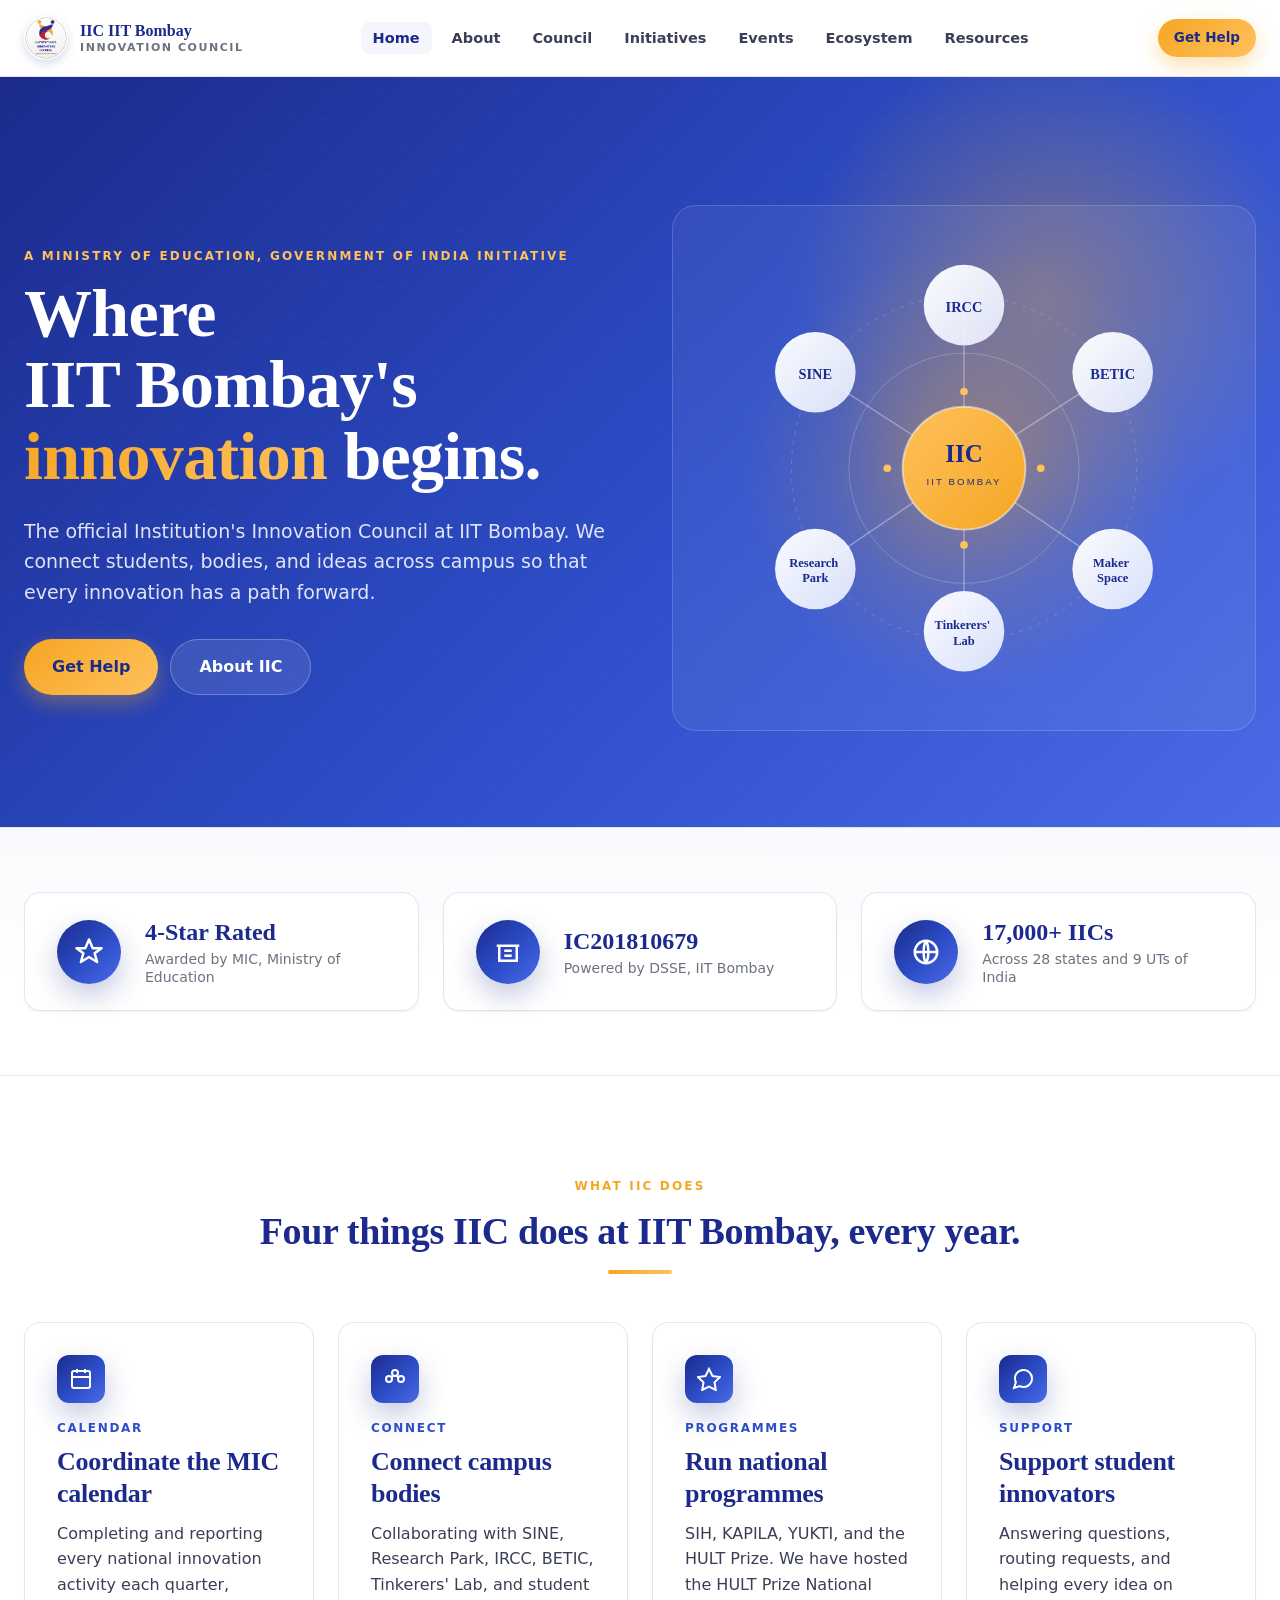
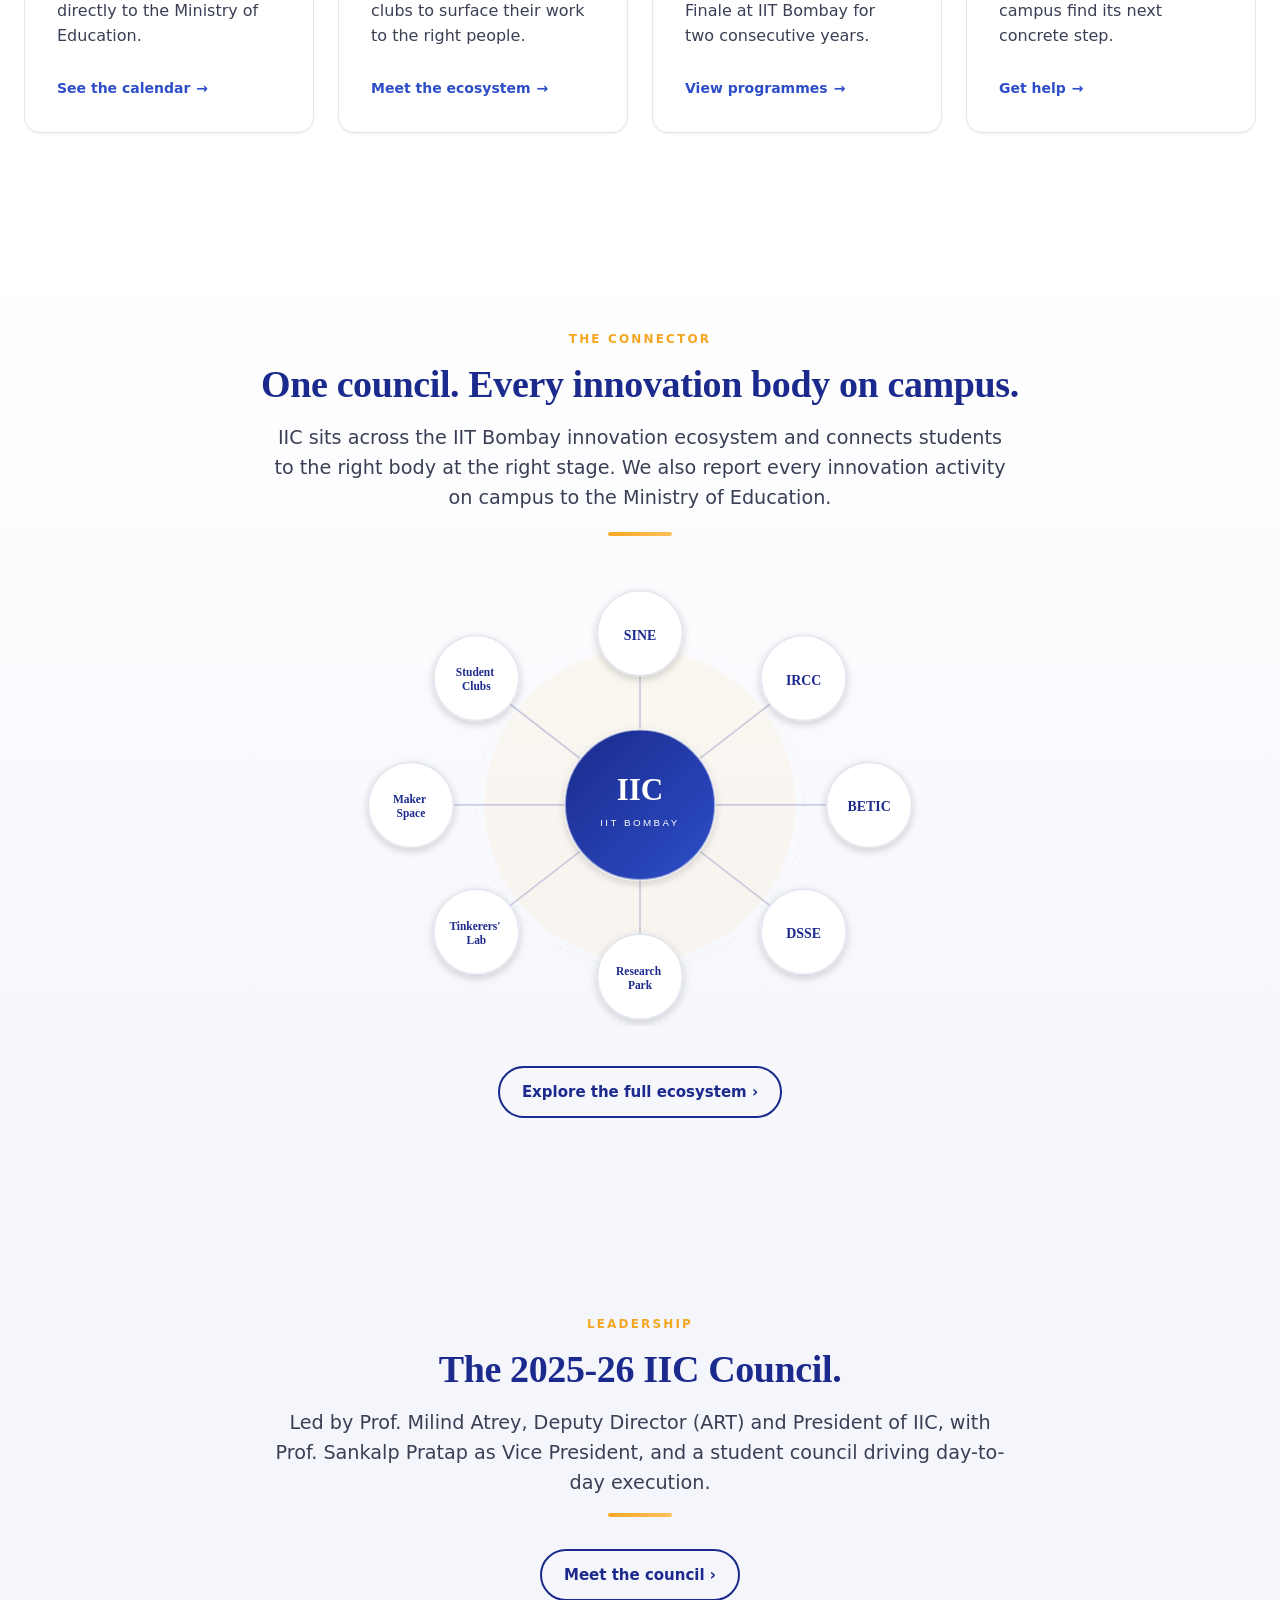
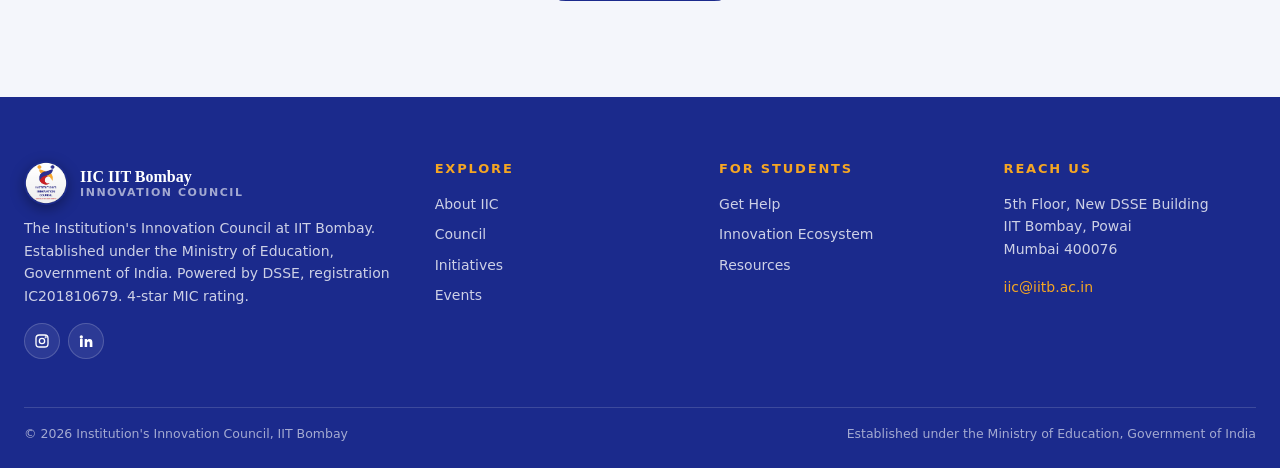
==== index.html @ 5bf2b989 "IIC IIT Bombay website" ====
<!doctype html>
<html lang="en">
<head>
<meta charset="utf-8">
<meta name="viewport" content="width=device-width, initial-scale=1">
<title>IIC IIT Bombay | Institution's Innovation Council</title>
<meta name="description" content="The official Institution's Innovation Council at IIT Bombay. A Ministry of Education, Government of India initiative. Connecting innovators, bodies, and ideas across campus.">
<meta name="theme-color" content="#1B2A8C">
<link rel="stylesheet" href="assets/css/main.css">
</head>
<body>

<!-- ====================== HEADER ====================== -->
<header class="site-header">
  <nav class="nav" aria-label="Primary">
    <a href="index.html" class="brand" aria-label="IIC IIT Bombay home">
      <img src="assets/img/IIC-logo.png" alt="" class="brand-logo">
      <span class="brand-text">IIC IIT Bombay<small>Innovation Council</small></span>
    </a>
    <ul class="nav-links">
      <li><a href="index.html">Home</a></li>
      <li><a href="about.html">About</a></li>
      <li><a href="council.html">Council</a></li>
      <li><a href="initiatives.html">Initiatives</a></li>
      <li><a href="events.html">Events</a></li>
      <li><a href="ecosystem.html">Ecosystem</a></li>
      <li><a href="resources.html">Resources</a></li>
      </ul>
    <div class="nav-cta">
      <a href="help.html" class="btn btn--primary btn--small">Get Help</a>
      <button class="hamburger" aria-label="Toggle menu" aria-expanded="false">
        <span></span><span></span><span></span>
      </button>
    </div>
  </nav>
</header>

<!-- ====================== HERO ====================== -->
<section class="hero">
  <div class="container">
    <div class="hero-inner">
      <div class="reveal">
        <span class="eyebrow" style="color: var(--c-gold-2);">A Ministry of Education, Government of India initiative</span>
        <h1>Where IIT&nbsp;Bombay's <em>innovation</em> begins.</h1>
        <p class="hero-lead">The official Institution's Innovation Council at IIT Bombay. We connect students, bodies, and ideas across campus so that every innovation has a path forward.</p>
        <div class="hero-actions">
          <a href="help.html" class="btn btn--primary btn--large">Get Help</a>
          <a href="about.html" class="btn btn--ghost btn--large">About IIC</a>
        </div>
      </div>

      <div class="hero-art reveal" aria-hidden="true">
        <!-- Hero illustration: IIC at the centre, connected to the IITB innovation ecosystem -->
        <svg viewBox="0 0 540 480" xmlns="http://www.w3.org/2000/svg">
          <defs>
            <radialGradient id="glow" cx="50%" cy="50%" r="50%">
              <stop offset="0%" stop-color="#F5A623" stop-opacity="0.42"/>
              <stop offset="60%" stop-color="#F5A623" stop-opacity="0.12"/>
              <stop offset="100%" stop-color="#F5A623" stop-opacity="0"/>
            </radialGradient>
            <linearGradient id="hub" x1="0" y1="0" x2="1" y2="1">
              <stop offset="0%" stop-color="#FFC15C"/>
              <stop offset="100%" stop-color="#F5A623"/>
            </linearGradient>
            <linearGradient id="node" x1="0" y1="0" x2="1" y2="1">
              <stop offset="0%" stop-color="#ffffff" stop-opacity="0.98"/>
              <stop offset="100%" stop-color="#e8eeff" stop-opacity="0.9"/>
            </linearGradient>
          </defs>

          <!-- glow -->
          <circle cx="270" cy="240" r="230" fill="url(#glow)"/>

          <!-- orbit rings -->
          <circle cx="270" cy="240" r="180" fill="none" stroke="rgba(255,255,255,0.18)" stroke-dasharray="4 6"/>
          <circle cx="270" cy="240" r="120" fill="none" stroke="rgba(255,255,255,0.22)"/>

          <!-- connecting lines (center to nodes) -->
          <g stroke="rgba(255,255,255,0.34)" stroke-width="1.5">
            <line x1="270" y1="240" x2="270" y2="70"/>
            <line x1="270" y1="240" x2="425" y2="140"/>
            <line x1="270" y1="240" x2="425" y2="345"/>
            <line x1="270" y1="240" x2="270" y2="410"/>
            <line x1="270" y1="240" x2="115" y2="345"/>
            <line x1="270" y1="240" x2="115" y2="140"/>
          </g>

          <!-- decorative inner satellites -->
          <circle cx="270" cy="160" r="4" fill="#FFC15C"/>
          <circle cx="350" cy="240" r="4" fill="#FFC15C"/>
          <circle cx="270" cy="320" r="4" fill="#FFC15C"/>
          <circle cx="190" cy="240" r="4" fill="#FFC15C"/>

          <!-- outer body nodes -->
          <g>
            <!-- Top: IRCC -->
            <circle cx="270" cy="70" r="42" fill="url(#node)"/>
            <text x="270" y="77" text-anchor="middle" font-family="Georgia" font-size="15" fill="#1B2A8C" font-weight="700">IRCC</text>

            <!-- Top-right: BETIC -->
            <circle cx="425" cy="140" r="42" fill="url(#node)"/>
            <text x="425" y="147" text-anchor="middle" font-family="Georgia" font-size="15" fill="#1B2A8C" font-weight="700">BETIC</text>

            <!-- Bottom-right: MakerSpace -->
            <circle cx="425" cy="345" r="42" fill="url(#node)"/>
            <text text-anchor="middle" font-family="Georgia" font-size="13" fill="#1B2A8C" font-weight="700">
              <tspan x="425" y="343">Maker</tspan>
              <tspan x="425" y="359">Space</tspan>
            </text>

            <!-- Bottom: Tinkerers' Lab -->
            <circle cx="270" cy="410" r="42" fill="url(#node)"/>
            <text text-anchor="middle" font-family="Georgia" font-size="13" fill="#1B2A8C" font-weight="700">
              <tspan x="270" y="408">Tinkerers'</tspan>
              <tspan x="270" y="424">Lab</tspan>
            </text>

            <!-- Bottom-left: Research Park -->
            <circle cx="115" cy="345" r="42" fill="url(#node)"/>
            <text text-anchor="middle" font-family="Georgia" font-size="13" fill="#1B2A8C" font-weight="700">
              <tspan x="115" y="343">Research</tspan>
              <tspan x="115" y="359">Park</tspan>
            </text>

            <!-- Top-left: SINE -->
            <circle cx="115" cy="140" r="42" fill="url(#node)"/>
            <text x="115" y="147" text-anchor="middle" font-family="Georgia" font-size="15" fill="#1B2A8C" font-weight="700">SINE</text>
          </g>

          <!-- Center hub -->
          <circle cx="270" cy="240" r="64" fill="url(#hub)"/>
          <circle cx="270" cy="240" r="64" fill="none" stroke="#ffffff" stroke-opacity="0.5" stroke-width="2"/>
          <text x="270" y="234" text-anchor="middle" font-family="Georgia" font-size="26" font-weight="700" fill="#1B2A8C">IIC</text>
          <text x="270" y="258" text-anchor="middle" font-family="Inter, Calibri, sans-serif" font-size="10" letter-spacing="2.2" fill="#1B2A8C">IIT BOMBAY</text>
        </svg>
      </div>
    </div>
  </div>
</section>

<!-- ====================== TRUST STRIP ====================== -->
<section class="trust-strip">
  <div class="container">
    <div class="trust-row">
      <div class="trust-item reveal">
        <span class="badge" aria-hidden="true">
          <svg viewBox="0 0 24 24" fill="none" stroke="currentColor" stroke-width="2"><path d="M12 2l3 7h7l-5.5 4 2 7L12 16l-6.5 4 2-7L2 9h7z" stroke-linejoin="round"/></svg>
        </span>
        <div class="text">
          <strong>4-Star Rated</strong>
          <small>Awarded by MIC, Ministry of Education</small>
        </div>
      </div>
      <div class="trust-item reveal">
        <span class="badge" aria-hidden="true">
          <svg viewBox="0 0 24 24" fill="none" stroke="currentColor" stroke-width="2"><path d="M3 7h18M5 7v12h14V7M9 11h6M9 15h6"/></svg>
        </span>
        <div class="text">
          <strong>IC201810679</strong>
          <small>Powered by DSSE, IIT Bombay</small>
        </div>
      </div>
      <div class="trust-item reveal">
        <span class="badge" aria-hidden="true">
          <svg viewBox="0 0 24 24" fill="none" stroke="currentColor" stroke-width="2"><circle cx="12" cy="12" r="9"/><path d="M3.5 12h17M12 3.5c2.5 3 2.5 14 0 17M12 3.5c-2.5 3-2.5 14 0 17"/></svg>
        </span>
        <div class="text">
          <strong>17,000+ IICs</strong>
          <small>Across 28 states and 9 UTs of India</small>
        </div>
      </div>
    </div>
  </div>
</section>

<!-- ====================== WHAT IIC DOES ====================== -->
<section class="section">
  <div class="container">
    <div class="center reveal" style="margin-bottom: var(--s-7);">
      <span class="eyebrow">What IIC Does</span>
      <h2>Four things IIC does at IIT&nbsp;Bombay, every year.</h2>
      <div class="divider" style="margin: 16px auto 0;"></div>
    </div>

    <div class="grid grid--4">
      <div class="card reveal">
        <div class="card-icon">
          <svg viewBox="0 0 24 24" fill="none" stroke="currentColor" stroke-width="2"><rect x="3" y="4" width="18" height="17" rx="2"/><path d="M16 2v4M8 2v4M3 10h18"/></svg>
        </div>
        <div class="card-eyebrow">Calendar</div>
        <h3>Coordinate the MIC calendar</h3>
        <p>Completing and reporting every national innovation activity each quarter, directly to the Ministry of Education.</p>
        <a class="card-link" href="events.html">See the calendar</a>
      </div>

      <div class="card reveal">
        <div class="card-icon">
          <svg viewBox="0 0 24 24" fill="none" stroke="currentColor" stroke-width="2"><circle cx="6" cy="12" r="3"/><circle cx="18" cy="12" r="3"/><circle cx="12" cy="6" r="3"/><path d="M8 11l3-3M16 11l-3-3"/></svg>
        </div>
        <div class="card-eyebrow">Connect</div>
        <h3>Connect campus bodies</h3>
        <p>Collaborating with SINE, Research Park, IRCC, BETIC, Tinkerers' Lab, and student clubs to surface their work to the right people.</p>
        <a class="card-link" href="ecosystem.html">Meet the ecosystem</a>
      </div>

      <div class="card reveal">
        <div class="card-icon">
          <svg viewBox="0 0 24 24" fill="none" stroke="currentColor" stroke-width="2"><path d="M12 2l3.5 7 7.5 1.1-5.5 5.3 1.3 7.6L12 19.7 5.2 23l1.3-7.6L1 10.1l7.5-1.1z"/></svg>
        </div>
        <div class="card-eyebrow">Programmes</div>
        <h3>Run national programmes</h3>
        <p>SIH, KAPILA, YUKTI, and the HULT Prize. We have hosted the HULT Prize National Finale at IIT Bombay for two consecutive years.</p>
        <a class="card-link" href="initiatives.html">View programmes</a>
      </div>

      <div class="card reveal">
        <div class="card-icon">
          <svg viewBox="0 0 24 24" fill="none" stroke="currentColor" stroke-width="2"><path d="M21 11.5a8.38 8.38 0 0 1-.9 3.8 8.5 8.5 0 0 1-7.6 4.7 8.38 8.38 0 0 1-3.8-.9L3 21l1.9-5.7a8.38 8.38 0 0 1-.9-3.8 8.5 8.5 0 0 1 4.7-7.6 8.38 8.38 0 0 1 3.8-.9h.5a8.48 8.48 0 0 1 8 8v.5z"/></svg>
        </div>
        <div class="card-eyebrow">Support</div>
        <h3>Support student innovators</h3>
        <p>Answering questions, routing requests, and helping every idea on campus find its next concrete step.</p>
        <a class="card-link" href="help.html">Get help</a>
      </div>
    </div>
  </div>
</section>

<!-- ====================== CONNECTOR SECTION ====================== -->
<section class="connector">
  <div class="container">
    <div class="center reveal" style="margin-bottom: var(--s-7);">
      <span class="eyebrow">The Connector</span>
      <h2>One council. Every innovation body on campus.</h2>
      <p class="lead" style="margin: 0 auto;">IIC sits across the IIT Bombay innovation ecosystem and connects students to the right body at the right stage. We also report every innovation activity on campus to the Ministry of Education.</p>
      <div class="divider" style="margin: 20px auto 0;"></div>
    </div>

    <div class="connector-diagram reveal" aria-label="IIC at the centre connected to SINE, IRCC, BETIC, DSSE, Research Park, Tinkerers' Lab, MakerSpace, and Student Clubs">
      <svg viewBox="0 0 880 540" xmlns="http://www.w3.org/2000/svg" style="width:100%; height:auto; display:block;">
        <defs>
          <linearGradient id="centerHub" x1="0" y1="0" x2="1" y2="1">
            <stop offset="0%" stop-color="#1B2A8C"/>
            <stop offset="100%" stop-color="#2D4EC8"/>
          </linearGradient>
          <filter id="softShadow" x="-50%" y="-50%" width="200%" height="200%">
            <feGaussianBlur in="SourceAlpha" stdDeviation="5"/>
            <feOffset dx="0" dy="4" result="offsetblur"/>
            <feComponentTransfer><feFuncA type="linear" slope="0.18"/></feComponentTransfer>
            <feMerge><feMergeNode/><feMergeNode in="SourceGraphic"/></feMerge>
          </filter>
        </defs>

        <!-- soft glow behind IIC -->
        <circle cx="440" cy="270" r="190" fill="rgba(245,166,35,0.06)"/>

        <!-- connecting lines: IIC to each body -->
        <g stroke="#1B2A8C" stroke-opacity="0.22" stroke-width="2">
          <line x1="440" y1="270" x2="440" y2="60"/>
          <line x1="440" y1="270" x2="640" y2="115"/>
          <line x1="440" y1="270" x2="720" y2="270"/>
          <line x1="440" y1="270" x2="640" y2="425"/>
          <line x1="440" y1="270" x2="440" y2="480"/>
          <line x1="440" y1="270" x2="240" y2="425"/>
          <line x1="440" y1="270" x2="160" y2="270"/>
          <line x1="440" y1="270" x2="240" y2="115"/>
        </g>

        <!-- subtle dotted orbit ring -->
        <circle cx="440" cy="270" r="200" fill="none" stroke="#1B2A8C" stroke-opacity="0.08" stroke-dasharray="3 6"/>

        <!-- outer body nodes -->
        <g>
          <circle cx="440" cy="60" r="52" fill="#ffffff" stroke="#E3E6EE" stroke-width="2" filter="url(#softShadow)"/>
          <text x="440" y="68" text-anchor="middle" font-family="Georgia" font-size="17" fill="#1B2A8C" font-weight="700">SINE</text>

          <circle cx="640" cy="115" r="52" fill="#ffffff" stroke="#E3E6EE" stroke-width="2" filter="url(#softShadow)"/>
          <text x="640" y="123" text-anchor="middle" font-family="Georgia" font-size="17" fill="#1B2A8C" font-weight="700">IRCC</text>

          <circle cx="720" cy="270" r="52" fill="#ffffff" stroke="#E3E6EE" stroke-width="2" filter="url(#softShadow)"/>
          <text x="720" y="278" text-anchor="middle" font-family="Georgia" font-size="17" fill="#1B2A8C" font-weight="700">BETIC</text>

          <circle cx="640" cy="425" r="52" fill="#ffffff" stroke="#E3E6EE" stroke-width="2" filter="url(#softShadow)"/>
          <text x="640" y="433" text-anchor="middle" font-family="Georgia" font-size="17" fill="#1B2A8C" font-weight="700">DSSE</text>

          <circle cx="440" cy="480" r="52" fill="#ffffff" stroke="#E3E6EE" stroke-width="2" filter="url(#softShadow)"/>
          <text text-anchor="middle" font-family="Georgia" font-size="14" fill="#1B2A8C" font-weight="700">
            <tspan x="440" y="478">Research</tspan>
            <tspan x="440" y="495">Park</tspan>
          </text>

          <circle cx="240" cy="425" r="52" fill="#ffffff" stroke="#E3E6EE" stroke-width="2" filter="url(#softShadow)"/>
          <text text-anchor="middle" font-family="Georgia" font-size="14" fill="#1B2A8C" font-weight="700">
            <tspan x="240" y="423">Tinkerers'</tspan>
            <tspan x="240" y="440">Lab</tspan>
          </text>

          <circle cx="160" cy="270" r="52" fill="#ffffff" stroke="#E3E6EE" stroke-width="2" filter="url(#softShadow)"/>
          <text text-anchor="middle" font-family="Georgia" font-size="14" fill="#1B2A8C" font-weight="700">
            <tspan x="160" y="268">Maker</tspan>
            <tspan x="160" y="285">Space</tspan>
          </text>

          <circle cx="240" cy="115" r="52" fill="#ffffff" stroke="#E3E6EE" stroke-width="2" filter="url(#softShadow)"/>
          <text text-anchor="middle" font-family="Georgia" font-size="14" fill="#1B2A8C" font-weight="700">
            <tspan x="240" y="113">Student</tspan>
            <tspan x="240" y="130">Clubs</tspan>
          </text>
        </g>

        <!-- centre: IIC -->
        <circle cx="440" cy="270" r="92" fill="url(#centerHub)" filter="url(#softShadow)"/>
        <circle cx="440" cy="270" r="92" fill="none" stroke="rgba(255,255,255,0.55)" stroke-width="3"/>
        <text x="440" y="264" text-anchor="middle" font-family="Georgia" font-size="38" font-weight="700" fill="#ffffff">IIC</text>
        <text x="440" y="296" text-anchor="middle" font-family="Inter, Calibri, sans-serif" font-size="12" letter-spacing="3" fill="#ffffff">IIT BOMBAY</text>
      </svg>
    </div>

    <div class="center" style="margin-top: var(--s-6);">
      <a href="ecosystem.html" class="btn btn--secondary">Explore the full ecosystem &rsaquo;</a>
    </div>
  </div>
</section>

<!-- ====================== COUNCIL PREVIEW ====================== -->
<section class="section section--soft">
  <div class="container">
    <div class="center reveal" style="margin-bottom: var(--s-6);">
      <span class="eyebrow">Leadership</span>
      <h2>The 2025-26 IIC Council.</h2>
      <p class="lead" style="margin: 0 auto;">Led by Prof. Milind Atrey, Deputy Director (ART) and President of IIC, with Prof. Sankalp Pratap as Vice President, and a student council driving day-to-day execution.</p>
      <div class="divider" style="margin: 16px auto 0;"></div>
    </div>

    <div class="center reveal">
      <a href="council.html" class="btn btn--secondary">Meet the council &rsaquo;</a>
    </div>
  </div>
</section>

<!-- ====================== FOOTER ====================== -->
<footer class="site-footer">
  <div class="container">
    <div class="footer-grid">
      <div>
        <div class="footer-brand">
          <img src="assets/img/IIC-logo.png" alt="" class="brand-logo">
          <span class="brand-text">IIC IIT Bombay<small>Innovation Council</small></span>
        </div>
        <p>The Institution's Innovation Council at IIT Bombay. Established under the Ministry of Education, Government of India. Powered by DSSE, registration IC201810679. 4-star MIC rating.</p>
        <div class="social">
          <a href="https://www.instagram.com/iic.iitbombay/" target="_blank" rel="noopener noreferrer" aria-label="Instagram">
            <svg viewBox="0 0 24 24" fill="none" stroke="currentColor" stroke-width="2"><rect x="3" y="3" width="18" height="18" rx="5"/><circle cx="12" cy="12" r="4"/><circle cx="17.5" cy="6.5" r="0.5" fill="currentColor"/></svg>
          </a>
          <a href="https://www.linkedin.com/company/iic-iit-bombay" target="_blank" rel="noopener noreferrer" aria-label="LinkedIn">
            <svg viewBox="0 0 24 24" fill="currentColor"><path d="M4.98 3.5a2.5 2.5 0 1 1 0 5 2.5 2.5 0 0 1 0-5zM3 9h4v12H3zM10 9h3.6v1.7h.05c.5-.9 1.7-1.85 3.5-1.85 3.75 0 4.45 2.46 4.45 5.66V21h-4v-5.4c0-1.29-.03-2.94-1.79-2.94-1.8 0-2.07 1.4-2.07 2.85V21H10z"/></svg>
          </a>
        </div>
      </div>

      <div>
        <h4>Explore</h4>
        <ul>
          <li><a href="about.html">About IIC</a></li>
          <li><a href="council.html">Council</a></li>
          <li><a href="initiatives.html">Initiatives</a></li>
          <li><a href="events.html">Events</a></li>
          </ul>
      </div>

      <div>
        <h4>For Students</h4>
        <ul>
          <li><a href="help.html">Get Help</a></li>
          <li><a href="ecosystem.html">Innovation Ecosystem</a></li>
          <li><a href="resources.html">Resources</a></li>
      </ul>
      </div>

      <div>
        <h4>Reach Us</h4>
        <p>5th Floor, New DSSE Building<br>IIT Bombay, Powai<br>Mumbai 400076</p>
        <p><a href="mailto:iic@iitb.ac.in" style="color: var(--c-gold);">iic@iitb.ac.in</a></p>
      </div>
    </div>

    <div class="footer-meta">
      <span>© <span data-current-year>2026</span> Institution's Innovation Council, IIT Bombay</span>
      <span>Established under the Ministry of Education, Government of India</span>
    </div>
  </div>
</footer>

<script src="assets/js/main.js" defer></script>
</body>
</html>
---- assets/css/main.css ----
/* =========================================================
   IIC IIT Bombay — Design System
   ----------------------------------------------------------
   Single stylesheet powering every public page and the
   admin panel. Vanilla CSS, no framework, no preprocessor.
   ========================================================= */

/* ---------- 1. Tokens ---------- */
:root {
  /* Brand palette */
  --c-navy:   #1B2A8C;
  --c-blue:   #2D4EC8;
  --c-blue-2: #4A6BE5;
  --c-gold:   #F5A623;
  --c-gold-2: #FFC15C;
  --c-red:    #C0392B;

  /* IITB institutional accents (used sparingly) */
  --c-iitb-sky:  #00AEEF;
  --c-iitb-dark: #003B6F;
  --c-iitb-gold: #D4A843;

  /* Neutrals */
  --c-ink:        #15182A;
  --c-ink-soft:   #3a3f55;
  --c-muted:      #6b7280;
  --c-rule:       #e3e6ee;
  --c-soft:       #F4F6FB;
  --c-cream:      #FBF7EE;
  --c-bg:         #ffffff;

  /* Surfaces & gradients */
  --grad-hero: linear-gradient(135deg, #1B2A8C 0%, #2D4EC8 55%, #4A6BE5 100%);
  --grad-gold: linear-gradient(135deg, #F5A623 0%, #FFC15C 100%);
  --grad-soft: linear-gradient(180deg, #ffffff 0%, #F4F6FB 100%);

  /* Type */
  --f-head: Georgia, "Times New Roman", "Source Serif Pro", serif;
  --f-body: "Inter", Calibri, "Trebuchet MS", system-ui, -apple-system, "Segoe UI", Roboto, sans-serif;

  /* Spacing */
  --s-1: 4px;  --s-2: 8px;  --s-3: 12px; --s-4: 16px;
  --s-5: 24px; --s-6: 32px; --s-7: 48px; --s-8: 64px;
  --s-9: 96px; --s-10: 128px;

  /* Radius */
  --r-sm: 6px;  --r-md: 10px;  --r-lg: 16px;  --r-xl: 24px;  --r-pill: 999px;

  /* Shadow */
  --sh-1: 0 1px 2px rgba(15, 23, 42, 0.06);
  --sh-2: 0 4px 14px rgba(15, 23, 42, 0.08);
  --sh-3: 0 12px 32px rgba(15, 23, 42, 0.10);
  --sh-navy: 0 12px 28px rgba(27, 42, 140, 0.25);

  /* Layout */
  --max:    1760px;
  --max-nr: 980px;
  --header-h: 76px;

  /* Motion */
  --ease: cubic-bezier(0.2, 0.7, 0.2, 1);
  --t-fast: 160ms;
  --t-med:  280ms;
}

/* ---------- 2. Reset & base ---------- */
*, *::before, *::after { box-sizing: border-box; }
html { scroll-behavior: smooth; -webkit-text-size-adjust: 100%; }
body {
  margin: 0;
  font-family: var(--f-body);
  color: var(--c-ink);
  background: var(--c-bg);
  font-size: 16px;
  line-height: 1.6;
  -webkit-font-smoothing: antialiased;
  -moz-osx-font-smoothing: grayscale;
}
img, svg { max-width: 100%; display: block; }
a { color: var(--c-blue); text-decoration: none; transition: color var(--t-fast) var(--ease); }
a:hover { color: var(--c-navy); }
button { font: inherit; cursor: pointer; }

/* ---------- 3. Typography ---------- */
h1, h2, h3, h4, h5 { font-family: var(--f-head); color: var(--c-navy); font-weight: 700; line-height: 1.2; margin: 0 0 var(--s-4); letter-spacing: -0.01em; }
h1 { font-size: clamp(34px, 4.6vw, 52px); }
h2 { font-size: clamp(26px, 3.2vw, 38px); }
h3 { font-size: clamp(20px, 2.2vw, 26px); }
h4 { font-size: 18px; }
p  { margin: 0 0 var(--s-4); color: var(--c-ink-soft); }
.lead { font-size: clamp(17px, 1.5vw, 20px); color: var(--c-ink-soft); line-height: 1.55; max-width: 60ch; }
.eyebrow { display: inline-block; font-family: var(--f-body); font-size: 12px; font-weight: 700; letter-spacing: 0.18em; text-transform: uppercase; color: var(--c-gold); margin-bottom: var(--s-3); }
.muted { color: var(--c-muted); }
.serif { font-family: var(--f-head); }

/* ---------- 4. Layout ---------- */
.container { max-width: var(--max); margin: 0 auto; padding: 0 var(--s-5); }
.container-nr { max-width: var(--max-nr); margin: 0 auto; padding: 0 var(--s-5); }
.section { padding: var(--s-9) 0; position: relative; }
.section--tight { padding: var(--s-7) 0; }
.section--soft { background: var(--c-soft); }
.section--navy { background: var(--c-navy); color: #fff; }
.section--navy h1, .section--navy h2, .section--navy h3 { color: #fff; }
.section--navy p { color: rgba(255,255,255,0.85); }
.divider { height: 4px; width: 64px; background: var(--grad-gold); border-radius: 4px; margin: 0 0 var(--s-5); }
.section--center .divider { margin-left: auto; margin-right: auto; }
.center { text-align: center; }

.grid { display: grid; gap: var(--s-5); }
.grid--2 { grid-template-columns: repeat(2, 1fr); }
.grid--3 { grid-template-columns: repeat(3, 1fr); }
.grid--4 { grid-template-columns: repeat(4, 1fr); }
@media (max-width: 900px) {
  .grid--3, .grid--4 { grid-template-columns: repeat(2, 1fr); }
}
@media (max-width: 600px) {
  .grid--2, .grid--3, .grid--4 { grid-template-columns: 1fr; }
}

/* ---------- 5. Header / Nav ---------- */
.site-header {
  position: sticky; top: 0; z-index: 50;
  background: rgba(255,255,255,0.92);
  backdrop-filter: saturate(180%) blur(10px);
  -webkit-backdrop-filter: saturate(180%) blur(10px);
  border-bottom: 1px solid var(--c-rule);
}
.nav {
  display: flex; align-items: center; justify-content: space-between;
  height: var(--header-h);
  max-width: var(--max); margin: 0 auto; padding: 0 var(--s-5);
}
.brand { display: inline-flex; align-items: center; gap: var(--s-3); color: var(--c-navy); }
.brand-mark {
  width: 36px; height: 36px; border-radius: 8px;
  background: var(--grad-hero);
  display: grid; place-items: center;
  color: #fff; font-family: var(--f-head); font-weight: 700; font-size: 18px;
  box-shadow: var(--sh-navy);
}
.brand-text { font-family: var(--f-head); font-weight: 700; color: var(--c-navy); line-height: 1.1; }
.brand-text small { display: block; font-family: var(--f-body); font-weight: 600; font-size: 11px; letter-spacing: 0.14em; text-transform: uppercase; color: var(--c-muted); margin-top: 2px; }

.nav-links { display: flex; align-items: center; gap: var(--s-2); list-style: none; margin: 0; padding: 0; }
.nav-links a {
  color: var(--c-ink-soft); font-weight: 600; font-size: 14.5px;
  padding: 8px 12px; border-radius: 8px;
  transition: background var(--t-fast) var(--ease), color var(--t-fast) var(--ease);
}
.nav-links a:hover { background: var(--c-soft); color: var(--c-navy); }
.nav-links a[aria-current="page"] { color: var(--c-navy); background: var(--c-soft); }
.nav-cta { display: flex; align-items: center; gap: var(--s-3); }

/* Hamburger (mobile) */
.hamburger { display: none; background: none; border: 0; padding: 8px; }
.hamburger span { display: block; width: 22px; height: 2px; background: var(--c-navy); margin: 5px 0; border-radius: 2px; transition: transform var(--t-fast) var(--ease); }
@media (max-width: 1024px) {
  .nav-links { display: none; }
  .hamburger { display: inline-block; }
  .nav-links.open {
    display: flex; flex-direction: column; align-items: stretch;
    position: absolute; top: var(--header-h); left: 0; right: 0;
    background: #fff; border-bottom: 1px solid var(--c-rule);
    padding: var(--s-3); gap: 0;
  }
  .nav-links.open a { padding: 12px 14px; border-radius: 8px; }
}

/* ---------- 6. Buttons ---------- */
.btn {
  display: inline-flex; align-items: center; justify-content: center; gap: var(--s-2);
  font-weight: 700; font-size: 15px;
  padding: 12px 22px; border-radius: var(--r-pill); border: 0;
  cursor: pointer; text-decoration: none;
  transition: transform var(--t-fast) var(--ease), box-shadow var(--t-fast) var(--ease), background var(--t-fast) var(--ease), color var(--t-fast) var(--ease);
  white-space: nowrap;
}
.btn--primary {
  background: var(--grad-gold); color: var(--c-navy);
  box-shadow: 0 8px 20px rgba(245, 166, 35, 0.35);
}
.btn--primary:hover { transform: translateY(-1px); box-shadow: 0 10px 26px rgba(245, 166, 35, 0.45); color: var(--c-navy); }
.btn--secondary {
  background: transparent; color: var(--c-navy); border: 2px solid var(--c-navy);
}
.btn--secondary:hover { background: var(--c-navy); color: #fff; }
.btn--ghost {
  background: rgba(255,255,255,0.1); color: #fff; border: 1px solid rgba(255,255,255,0.25);
}
.btn--ghost:hover { background: rgba(255,255,255,0.18); }
.btn--small { padding: 8px 16px; font-size: 13.5px; }
.btn--large { padding: 14px 28px; font-size: 16px; }
.btn--full { width: 100%; }

/* ---------- 7. Cards & tiles ---------- */
.card {
  background: #fff; border: 1px solid var(--c-rule); border-radius: var(--r-lg);
  padding: var(--s-6);
  box-shadow: var(--sh-1);
  transition: transform var(--t-med) var(--ease), box-shadow var(--t-med) var(--ease), border-color var(--t-med) var(--ease);
}
.card:hover { transform: translateY(-3px); box-shadow: var(--sh-3); border-color: rgba(27, 42, 140, 0.18); }
.card h3 { margin-bottom: var(--s-3); }
.card .card-eyebrow { color: var(--c-blue); font-weight: 700; font-size: 12px; letter-spacing: 0.14em; text-transform: uppercase; margin-bottom: var(--s-2); }
.card .card-icon {
  width: 48px; height: 48px; border-radius: 12px;
  background: var(--grad-hero); color: #fff;
  display: grid; place-items: center;
  margin-bottom: var(--s-4);
  box-shadow: var(--sh-navy);
}
.card .card-icon svg { width: 24px; height: 24px; }
.card.card--gold { background: var(--c-cream); border-color: rgba(245, 166, 35, 0.4); }
.card.card--gold .card-icon { background: var(--grad-gold); color: var(--c-navy); box-shadow: none; }
.card-link { color: var(--c-blue); font-weight: 700; font-size: 14px; display: inline-flex; align-items: center; gap: 6px; margin-top: var(--s-3); }
.card-link::after { content: "→"; transition: transform var(--t-fast) var(--ease); }
.card-link:hover::after { transform: translateX(4px); }

/* ---------- 8. Hero ---------- */
.hero {
  position: relative; overflow: hidden;
  background: var(--grad-hero);
  color: #fff;
  padding: var(--s-10) 0 var(--s-9);
}
.hero::before {
  /* decorative dotted pattern */
  content: ""; position: absolute; inset: 0;
  background-image: radial-gradient(rgba(255,255,255,0.08) 1.2px, transparent 1.2px);
  background-size: 28px 28px;
  opacity: 0.5;
  pointer-events: none;
}
.hero::after {
  /* soft gold orb */
  content: ""; position: absolute; right: -10%; top: -20%;
  width: 720px; height: 720px; border-radius: 50%;
  background: radial-gradient(closest-side, rgba(245,166,35,0.35), transparent 70%);
  pointer-events: none;
}
.hero-inner { position: relative; z-index: 1; display: grid; grid-template-columns: 1fr 1fr; gap: var(--s-8); align-items: center; }
@media (max-width: 900px) { .hero-inner { grid-template-columns: 1fr; gap: var(--s-7); } }
.hero h1 { color: #fff; font-size: clamp(38px, 5.8vw, 68px); line-height: 1.05; margin-bottom: var(--s-5); }
.hero h1 em { font-style: normal; background: var(--grad-gold); background-clip: text; -webkit-background-clip: text; color: transparent; }
.hero .hero-lead { font-size: 19px; line-height: 1.6; color: rgba(255,255,255,0.86); max-width: 52ch; margin-bottom: var(--s-6); }
.hero-actions { display: flex; gap: var(--s-3); flex-wrap: wrap; }
.hero-art {
  position: relative;
  background: rgba(255,255,255,0.06);
  border: 1px solid rgba(255,255,255,0.16);
  border-radius: var(--r-xl);
  padding: var(--s-6);
  backdrop-filter: blur(12px);
  -webkit-backdrop-filter: blur(12px);
}
.hero-art svg { width: 100%; height: auto; }

/* Identity / trust strip */
.trust-strip {
  background: #fff;
  border-top: 1px solid var(--c-rule);
  border-bottom: 1px solid var(--c-rule);
  padding: var(--s-8) 0;
  position: relative;
}
.trust-strip::before {
  content: "";
  position: absolute; inset: 0;
  background: linear-gradient(180deg, rgba(244,246,251,0.55), transparent 60%);
  pointer-events: none;
}
.trust-row {
  position: relative;
  display: grid;
  grid-template-columns: repeat(3, 1fr);
  gap: var(--s-5);
  align-items: stretch;
}
@media (max-width: 900px) { .trust-row { grid-template-columns: 1fr; gap: var(--s-4); } }
.trust-item {
  display: flex; align-items: center; gap: var(--s-5);
  padding: var(--s-5) var(--s-6);
  background: #fff;
  border-radius: var(--r-lg);
  border: 1px solid var(--c-rule);
  box-shadow: var(--sh-1);
  transition: transform var(--t-med) var(--ease), box-shadow var(--t-med) var(--ease), border-color var(--t-med) var(--ease);
}
.trust-item:hover {
  transform: translateY(-3px);
  box-shadow: var(--sh-2);
  border-color: rgba(245,166,35,0.45);
}
.trust-item .badge {
  width: 64px; height: 64px;
  border-radius: 50%;
  background: var(--grad-hero);
  color: #fff;
  flex-shrink: 0;
  display: grid; place-items: center;
  box-shadow: var(--sh-navy);
}
.trust-item .badge svg { width: 30px; height: 30px; }
.trust-item .text { line-height: 1.25; }
.trust-item .text strong {
  display: block;
  color: var(--c-navy);
  font-family: var(--f-head);
  font-size: clamp(20px, 2.4vw, 24px);
  margin-bottom: 4px;
}
.trust-item .text small {
  color: var(--c-muted);
  font-size: 14px;
  display: block;
}
@media (max-width: 600px) {
  .trust-item { padding: var(--s-4) var(--s-5); }
  .trust-item .badge { width: 56px; height: 56px; }
  .trust-item .badge svg { width: 26px; height: 26px; }
}

/* ---------- 9. Stats band ---------- */
.stats {
  background: var(--c-navy); color: #fff;
  position: relative; overflow: hidden;
  padding: var(--s-7) 0;
  border-top: 4px solid var(--c-gold);
  border-bottom: 4px solid var(--c-gold);
}
.stats::before {
  content: ""; position: absolute; inset: 0;
  background-image: radial-gradient(rgba(255,255,255,0.06) 1px, transparent 1px);
  background-size: 22px 22px; pointer-events: none;
}
.stat-row { position: relative; display: grid; grid-template-columns: repeat(4, 1fr); gap: var(--s-5); text-align: center; }
@media (max-width: 800px) { .stat-row { grid-template-columns: repeat(2, 1fr); } }
.stat-num { font-family: var(--f-head); font-size: clamp(36px, 5vw, 56px); font-weight: 700; line-height: 1; background: var(--grad-gold); background-clip: text; -webkit-background-clip: text; color: transparent; }
.stat-label { font-size: 13px; letter-spacing: 0.12em; text-transform: uppercase; color: rgba(255,255,255,0.75); margin-top: var(--s-2); }

/* ---------- 10. Ecosystem connector ---------- */
.connector { position: relative; padding: var(--s-9) 0; background: var(--grad-soft); }
.connector-diagram { position: relative; width: 100%; max-width: 720px; aspect-ratio: 1.6; margin: 0 auto; }
.connector-node {
  position: absolute; width: 88px; height: 88px; border-radius: 50%;
  background: #fff; border: 2px solid var(--c-rule); display: grid; place-items: center;
  font-family: var(--f-head); font-weight: 700; font-size: 13px; color: var(--c-navy);
  box-shadow: var(--sh-2);
  text-align: center; line-height: 1.1;
  transition: transform var(--t-med) var(--ease), border-color var(--t-med) var(--ease);
}
.connector-node:hover { transform: scale(1.06); border-color: var(--c-gold); }
.connector-center {
  width: 132px; height: 132px; background: var(--grad-hero); color: #fff; border: 0;
  box-shadow: var(--sh-navy);
  font-size: 17px;
}

/* ---------- 11. CTA bands ---------- */
.cta-band {
  background: linear-gradient(135deg, #1B2A8C 0%, #2D4EC8 60%, #4A6BE5 100%);
  color: #ffffff;
  padding: var(--s-7) 0;
  border-radius: var(--r-xl);
  margin: var(--s-7) 0;
  position: relative;
  overflow: hidden;
  box-shadow: 0 20px 50px rgba(27, 42, 140, 0.22);
}
.cta-band::before {
  /* dotted pattern */
  content: ""; position: absolute; inset: 0;
  background-image: radial-gradient(rgba(255,255,255,0.08) 1.2px, transparent 1.2px);
  background-size: 26px 26px;
  opacity: 0.55;
  pointer-events: none;
}
.cta-band::after {
  /* soft gold radial glow on the right */
  content: ""; position: absolute;
  right: -160px; top: 50%; transform: translateY(-50%);
  width: 460px; height: 460px; border-radius: 50%;
  background: radial-gradient(closest-side, rgba(245,166,35,0.32), transparent 70%);
  pointer-events: none;
}
.cta-band-inner {
  position: relative; z-index: 1;
  display: grid; grid-template-columns: 2fr 1fr; gap: var(--s-6);
  align-items: center; padding: 0 var(--s-7);
}
@media (max-width: 800px) {
  .cta-band-inner { grid-template-columns: 1fr; text-align: center; padding: 0 var(--s-5); }
}
.cta-band h2 { color: #ffffff; margin-bottom: var(--s-3); }
.cta-band p { color: rgba(255,255,255,0.86); margin-bottom: 0; }
.cta-band .pill--navy { background: rgba(255,255,255,0.14); color: #ffffff; border: 1px solid rgba(255,255,255,0.2); }
.cta-band .btn--primary {
  background: var(--grad-gold);
  color: var(--c-navy);
  box-shadow: 0 12px 28px rgba(245,166,35,0.42);
}
.cta-band .btn--primary:hover { color: var(--c-navy); background: linear-gradient(135deg, #FFC15C, #F5A623); transform: translateY(-1px); }

/* ---------- 11b. Credentials card (HTML version) ---------- */
.credentials-card {
  background: #ffffff;
  border: 1px solid var(--c-rule);
  border-radius: var(--r-xl);
  padding: var(--s-7) var(--s-6);
  box-shadow: 0 18px 40px rgba(15, 23, 42, 0.08);
  text-align: center;
  position: relative;
  overflow: hidden;
}
.credentials-card::before {
  /* gold accent stripe at the top */
  content: ""; position: absolute;
  top: 0; left: 50%; transform: translateX(-50%);
  width: 64%; height: 4px;
  background: var(--grad-gold);
  border-radius: 0 0 4px 4px;
}
.credentials-logo-wrap {
  display: flex; justify-content: center;
  margin-bottom: var(--s-5);
}
.credentials-logo {
  width: 112px; height: 112px;
  border-radius: 50%;
  box-shadow: 0 12px 24px rgba(27, 42, 140, 0.14);
}
.credentials-title h3 {
  font-family: var(--f-head);
  font-size: 20px;
  color: var(--c-navy);
  margin: 0;
  font-weight: 700;
}
.credentials-title p {
  font-family: var(--f-body);
  letter-spacing: 0.22em;
  text-transform: uppercase;
  font-size: 11.5px;
  color: var(--c-muted);
  margin: 6px 0 0;
}
.credentials-line {
  height: 1px;
  background: var(--c-rule);
  margin: var(--s-5) auto;
  width: 70%;
  position: relative;
}
.credentials-line::after {
  content: ""; position: absolute;
  top: 50%; left: 50%; transform: translate(-50%, -50%);
  width: 8px; height: 8px; border-radius: 50%;
  background: var(--c-gold);
  box-shadow: 0 0 0 4px #ffffff;
}
.credentials-rating { padding: 0 var(--s-3); }
.credentials-label {
  font-family: var(--f-body);
  font-size: 10.5px;
  letter-spacing: 0.22em;
  text-transform: uppercase;
  color: var(--c-muted);
  margin: 0 0 var(--s-2);
  display: block;
}
.rating-stars-display {
  display: flex;
  justify-content: center;
  gap: 6px;
  font-size: 28px;
  line-height: 1;
}
.rating-stars-display .rating-star { color: #d4d8e2; font-family: Georgia, serif; }
.rating-stars-display .rating-star.is-on {
  color: var(--c-gold);
  text-shadow: 0 3px 8px rgba(245, 166, 35, 0.35);
}
.credentials-stats {
  display: flex; flex-direction: column;
  gap: var(--s-4);
}
.credentials-stat {
  text-align: center;
}
.credentials-stat strong {
  font-family: var(--f-head);
  font-size: 22px;
  font-weight: 700;
  color: var(--c-navy);
  display: block;
  margin-top: 4px;
  line-height: 1.25;
}
.credentials-stat--small strong { font-size: 15.5px; }
@media (max-width: 600px) {
  .credentials-card { padding: var(--s-6) var(--s-4); }
  .credentials-logo { width: 92px; height: 92px; }
}

/* ---------- 12. Footer ---------- */
.site-footer { background: var(--c-navy); color: #fff; padding: var(--s-8) 0 var(--s-5); }
.footer-grid { display: grid; grid-template-columns: 1.5fr 1fr 1fr 1fr; gap: var(--s-6); }
@media (max-width: 800px) { .footer-grid { grid-template-columns: 1fr 1fr; } }
@media (max-width: 500px) { .footer-grid { grid-template-columns: 1fr; } }
.footer-grid h4 { color: #fff; font-family: var(--f-body); font-size: 13px; letter-spacing: 0.14em; text-transform: uppercase; color: var(--c-gold); margin-bottom: var(--s-4); }
.footer-grid p, .footer-grid li { color: rgba(255,255,255,0.78); font-size: 14px; }
.footer-grid ul { list-style: none; margin: 0; padding: 0; }
.footer-grid li { margin-bottom: var(--s-2); }
.footer-grid a { color: rgba(255,255,255,0.78); }
.footer-grid a:hover { color: var(--c-gold); }
.footer-brand { display: flex; align-items: center; gap: var(--s-3); margin-bottom: var(--s-3); }
.footer-brand .brand-mark { background: rgba(255,255,255,0.1); border: 1px solid rgba(255,255,255,0.2); box-shadow: none; }
.footer-brand .brand-text { color: #fff; }
.footer-brand .brand-text small { color: rgba(255,255,255,0.6); }
.footer-meta { border-top: 1px solid rgba(255,255,255,0.15); margin-top: var(--s-7); padding-top: var(--s-4); display: flex; justify-content: space-between; flex-wrap: wrap; gap: var(--s-3); color: rgba(255,255,255,0.6); font-size: 12.5px; }

/* Social icons */
.social { display: flex; gap: var(--s-2); margin-top: var(--s-3); }
.social a {
  width: 36px; height: 36px; border-radius: 50%;
  background: rgba(255,255,255,0.08); border: 1px solid rgba(255,255,255,0.18);
  display: grid; place-items: center; color: #fff;
  transition: background var(--t-fast) var(--ease), transform var(--t-fast) var(--ease);
}
.social a:hover { background: var(--c-gold); color: var(--c-navy); transform: translateY(-1px); }
.social svg { width: 16px; height: 16px; }

/* ---------- 13. Pills / badges ---------- */
.pill {
  display: inline-flex; align-items: center; gap: 6px;
  padding: 4px 12px; border-radius: var(--r-pill);
  font-size: 12px; font-weight: 700; letter-spacing: 0.06em;
}
.pill--gold { background: var(--c-cream); color: #8a5a00; border: 1px solid rgba(245,166,35,0.4); }
.pill--blue { background: rgba(45,78,200,0.1); color: var(--c-blue); }
.pill--navy { background: var(--c-navy); color: #fff; }
.pill--ghost { background: transparent; color: var(--c-muted); border: 1px solid var(--c-rule); }

/* ---------- 14. Forms ---------- */
.form { display: grid; gap: var(--s-4); max-width: 640px; }
.form label { font-size: 14px; font-weight: 600; color: var(--c-navy); display: block; margin-bottom: 6px; }
.form input, .form select, .form textarea {
  width: 100%; font: inherit; font-size: 15px;
  padding: 12px 14px; border-radius: var(--r-md); border: 1px solid var(--c-rule);
  background: #fff; color: var(--c-ink);
  transition: border-color var(--t-fast) var(--ease), box-shadow var(--t-fast) var(--ease);
}
.form input:focus, .form select:focus, .form textarea:focus {
  outline: none; border-color: var(--c-blue);
  box-shadow: 0 0 0 4px rgba(45,78,200,0.12);
}
.form textarea { min-height: 140px; resize: vertical; }
.form .field { display: block; }
.form .field-help { font-size: 12.5px; color: var(--c-muted); margin-top: 4px; }

/* ---------- 15. Accessibility ---------- */
:focus-visible { outline: 3px solid var(--c-gold); outline-offset: 3px; border-radius: 4px; }
.sr-only {
  position: absolute; width: 1px; height: 1px; padding: 0; margin: -1px;
  overflow: hidden; clip: rect(0,0,0,0); white-space: nowrap; border: 0;
}

/* ---------- 16. Animation utilities ---------- */
@media (prefers-reduced-motion: no-preference) {
  .reveal { opacity: 0; transform: translateY(14px); transition: opacity 600ms var(--ease), transform 600ms var(--ease); }
  .reveal.is-visible { opacity: 1; transform: none; }
}

/* ---------- 16b. Inner-page hero ---------- */
.page-hero {
  position: relative;
  background: var(--grad-hero);
  color: #fff;
  padding: var(--s-8) 0 var(--s-9);
  overflow: hidden;
}
.page-hero::before {
  content: ""; position: absolute; inset: 0;
  background-image: radial-gradient(rgba(255,255,255,0.08) 1.2px, transparent 1.2px);
  background-size: 28px 28px;
  opacity: 0.4;
  pointer-events: none;
}
.page-hero::after {
  content: ""; position: absolute; right: -8%; top: -30%;
  width: 540px; height: 540px; border-radius: 50%;
  background: radial-gradient(closest-side, rgba(245,166,35,0.32), transparent 70%);
  pointer-events: none;
}
.page-hero-inner { position: relative; z-index: 1; max-width: 760px; }
.page-hero h1 { color: #fff; font-size: clamp(36px, 5vw, 56px); line-height: 1.05; margin-bottom: var(--s-4); }
.page-hero h1 em { font-style: normal; background: var(--grad-gold); background-clip: text; -webkit-background-clip: text; color: transparent; }
.page-hero .lead { color: rgba(255,255,255,0.86); font-size: 19px; max-width: 56ch; }

/* ---------- 16c. Quote block ---------- */
.quote {
  position: relative;
  background: #fff;
  border-radius: var(--r-xl);
  padding: var(--s-8) var(--s-7);
  box-shadow: var(--sh-2);
  border: 1px solid var(--c-rule);
  border-left: 6px solid var(--c-gold);
  max-width: 920px;
  margin: 0 auto;
}
.quote::before {
  content: "\201C";
  position: absolute;
  top: 8px; left: 24px;
  font-family: Georgia, serif;
  font-size: 110px;
  line-height: 1;
  color: rgba(245,166,35,0.22);
  pointer-events: none;
}
.quote p {
  font-family: var(--f-head);
  font-size: clamp(16px, 1.6vw, 19px);
  line-height: 1.55;
  color: var(--c-ink);
  margin: 0 0 var(--s-5);
  font-style: italic;
  position: relative;
}
.quote-attr {
  display: flex; align-items: center; gap: var(--s-3);
  border-top: 1px solid var(--c-rule);
  padding-top: var(--s-4);
}
.quote-attr-photo {
  width: 56px; height: 56px; border-radius: 50%;
  background: var(--grad-hero); display: grid; place-items: center;
  color: #fff; font-family: var(--f-head); font-weight: 700; font-size: 18px;
  flex-shrink: 0;
}
.quote-attr-name { line-height: 1.25; }
.quote-attr-name strong { display: block; color: var(--c-navy); font-size: 16px; }
.quote-attr-name small { color: var(--c-muted); font-size: 13.5px; }

/* ---------- 16d. Step flow ---------- */
.step-flow {
  display: grid;
  grid-template-columns: repeat(3, 1fr);
  gap: var(--s-5);
  position: relative;
}
@media (max-width: 800px) { .step-flow { grid-template-columns: 1fr; } }
.step {
  background: #fff;
  border: 1px solid var(--c-rule);
  border-radius: var(--r-lg);
  padding: var(--s-6);
  position: relative;
  box-shadow: var(--sh-1);
  transition: transform var(--t-med) var(--ease), box-shadow var(--t-med) var(--ease);
}
.step:hover { transform: translateY(-3px); box-shadow: var(--sh-2); }
.step-num {
  display: inline-grid; place-items: center;
  width: 44px; height: 44px; border-radius: 50%;
  background: var(--grad-gold); color: var(--c-navy);
  font-family: var(--f-head); font-weight: 700; font-size: 20px;
  margin-bottom: var(--s-4);
  box-shadow: 0 6px 14px rgba(245,166,35,0.3);
}
.step h3 { margin-bottom: var(--s-2); }
.step p { margin: 0; }

/* ---------- 16e. Comparison table ---------- */
.compare {
  display: grid;
  grid-template-columns: repeat(3, 1fr);
  gap: var(--s-5);
}
@media (max-width: 900px) { .compare { grid-template-columns: 1fr; } }
.compare-col {
  background: #fff;
  border: 1px solid var(--c-rule);
  border-radius: var(--r-lg);
  padding: var(--s-6);
  position: relative;
  overflow: hidden;
}
.compare-col--featured {
  background: linear-gradient(180deg, #1B2A8C 0%, #2D4EC8 100%);
  color: #fff;
  border-color: transparent;
  box-shadow: var(--sh-navy);
}
.compare-col--featured h3, .compare-col--featured h4 { color: #fff; }
.compare-col--featured p, .compare-col--featured li { color: rgba(255,255,255,0.86); }
.compare-col--featured .compare-tag { background: var(--c-gold); color: var(--c-navy); }
.compare-tag {
  display: inline-block;
  font-size: 11px; font-weight: 700; letter-spacing: 0.18em; text-transform: uppercase;
  padding: 4px 10px; border-radius: var(--r-pill);
  background: var(--c-soft); color: var(--c-navy);
  margin-bottom: var(--s-4);
}
.compare-col h3 { margin-bottom: var(--s-2); }
.compare-col p.compare-lead { font-size: 14.5px; margin-bottom: var(--s-4); }
.compare-col h4 { font-family: var(--f-body); font-size: 12px; letter-spacing: 0.16em; text-transform: uppercase; color: var(--c-gold); margin: var(--s-4) 0 var(--s-2); }
.compare-col--featured h4 { color: var(--c-gold); }
.compare-col:not(.compare-col--featured) h4 { color: var(--c-blue); }
.compare-col ul { list-style: none; padding: 0; margin: 0; }
.compare-col li {
  font-size: 14px;
  padding: 6px 0 6px 22px;
  position: relative;
}
.compare-col li::before {
  content: "";
  position: absolute; left: 0; top: 12px;
  width: 8px; height: 8px; border-radius: 50%;
  background: var(--c-gold);
}

/* ---------- 16f. Star journey ---------- */
.star-journey {
  display: flex;
  justify-content: center;
  align-items: center;
  gap: var(--s-4);
  flex-wrap: wrap;
  padding: var(--s-6) 0;
}
.star-step {
  display: flex; flex-direction: column; align-items: center; gap: 6px;
  min-width: 76px;
}
.star-icon {
  width: 64px; height: 64px;
  display: grid; place-items: center;
  border-radius: 50%;
  background: var(--c-soft);
  border: 2px solid var(--c-rule);
  color: var(--c-rule);
  transition: all var(--t-med) var(--ease);
}
.star-icon svg { width: 32px; height: 32px; }
.star-step.is-earned .star-icon {
  background: var(--grad-gold);
  border-color: var(--c-gold);
  color: var(--c-navy);
  box-shadow: 0 8px 20px rgba(245,166,35,0.35);
}
.star-step.is-current .star-icon {
  background: var(--c-cream);
  border-color: var(--c-gold);
  color: var(--c-gold);
  box-shadow: 0 0 0 4px rgba(245,166,35,0.18);
}
.star-step.is-target .star-icon {
  background: #fff;
  border: 2px dashed var(--c-gold);
  color: var(--c-gold);
}
.star-label { font-size: 13px; font-weight: 700; color: var(--c-muted); }
.star-step.is-earned .star-label, .star-step.is-current .star-label { color: var(--c-navy); }
.star-arrow { color: var(--c-rule); font-size: 22px; }

/* ---------- 16g. Fact block ---------- */
.fact-block {
  display: grid;
  grid-template-columns: 1fr 1fr;
  gap: var(--s-7);
  align-items: center;
}
@media (max-width: 900px) { .fact-block { grid-template-columns: 1fr; } }
.fact-art {
  background: #fff;
  border: 1px solid var(--c-rule);
  border-radius: var(--r-xl);
  padding: var(--s-6);
  box-shadow: var(--sh-2);
}

/* ---------- 16h. Brand logo (replaces text monogram) ---------- */
.brand-logo {
  width: 44px; height: 44px;
  object-fit: contain;
  flex-shrink: 0;
  display: block;
  border-radius: 50%;
  box-shadow: 0 4px 10px rgba(27, 42, 140, 0.16);
}
.site-footer .brand-logo {
  box-shadow: 0 4px 14px rgba(0,0,0,0.35);
}

/* ---------- 16i. Weight bars (evaluation framework) ---------- */
.weights { display: flex; flex-direction: column; gap: var(--s-3); }
.weight {
  background: #fff;
  border: 1px solid var(--c-rule);
  border-radius: var(--r-md);
  padding: var(--s-4) var(--s-5);
  transition: transform var(--t-med) var(--ease), box-shadow var(--t-med) var(--ease);
}
.weight:hover { transform: translateY(-2px); box-shadow: var(--sh-2); }
.weight-head { display: flex; justify-content: space-between; align-items: baseline; gap: var(--s-3); }
.weight-head h4 { margin: 0; font-size: 16px; color: var(--c-navy); font-family: var(--f-head); }
.weight-num {
  font-family: var(--f-head); font-size: 22px; font-weight: 700;
  background: var(--grad-gold); background-clip: text; -webkit-background-clip: text; color: transparent;
}
.weight-bar {
  height: 8px; background: #eef0f6; border-radius: 4px;
  margin: 10px 0 8px; overflow: hidden;
}
.weight-fill { height: 100%; border-radius: 4px; transition: width 700ms var(--ease); }
.weight-fill--navy { background: linear-gradient(90deg, var(--c-navy), var(--c-blue)); }
.weight-fill--blue { background: linear-gradient(90deg, var(--c-blue), var(--c-blue-2)); }
.weight-fill--gold { background: linear-gradient(90deg, var(--c-gold), var(--c-gold-2)); }
.weight-fill--sky { background: linear-gradient(90deg, #2D4EC8, #00AEEF); }
.weight p { margin: 0; font-size: 13.5px; color: var(--c-muted); line-height: 1.55; }

/* ---------- 16j. Rating journey (year-based) ---------- */
.rating-journey {
  display: flex; align-items: center; justify-content: center;
  gap: var(--s-4); flex-wrap: wrap;
}
.rating-year {
  text-align: center;
  padding: var(--s-5) var(--s-6);
  background: var(--c-soft);
  border: 1px solid var(--c-rule);
  border-radius: var(--r-lg);
  min-width: 200px;
  position: relative;
}
.rating-year--peak {
  background: var(--c-cream);
  border: 2px solid var(--c-gold);
  box-shadow: 0 12px 30px rgba(245, 166, 35, 0.22);
  transform: translateY(-6px);
}
.rating-stars { display: flex; gap: 3px; justify-content: center; font-size: 22px; line-height: 1; }
.rating-stars .star { color: #d0d5dd; font-family: Georgia, serif; }
.rating-stars .star.is-on { color: var(--c-gold); text-shadow: 0 2px 6px rgba(245,166,35,0.4); }
.rating-stars .star.is-target { color: var(--c-gold-2); opacity: 0.45; }
.rating-label {
  margin-top: 10px;
  font-family: var(--f-head); font-size: 14px; font-weight: 700; color: var(--c-navy);
}
.rating-sub { font-size: 12px; color: var(--c-muted); margin-top: 2px; }
.rating-arrow {
  font-size: 28px; color: var(--c-gold); font-weight: 700;
  display: inline-block; transform: translateY(-2px);
}
.rating-badge {
  position: absolute; top: -14px; left: 50%; transform: translateX(-50%);
  background: var(--c-gold); color: var(--c-navy);
  font-size: 11px; font-weight: 700; letter-spacing: 0.08em;
  padding: 5px 12px; border-radius: var(--r-pill);
  box-shadow: 0 4px 12px rgba(245,166,35,0.4);
  white-space: nowrap;
}

/* ---------- 16k. Certificate card ---------- */
.certificate-card {
  background: #fff;
  padding: var(--s-3);
  border-radius: var(--r-lg);
  border: 1px solid var(--c-rule);
  box-shadow: var(--sh-3);
  position: relative;
}
.certificate-card img {
  width: 100%; display: block; border-radius: var(--r-sm);
}
.certificate-caption {
  text-align: center;
  font-size: 12.5px; color: var(--c-muted);
  margin: var(--s-3) 0 var(--s-1);
  letter-spacing: 0.04em;
}

/* ---------- 16l. Framework block (2-col with image) ---------- */
.framework-block {
  display: grid; grid-template-columns: 1fr 1.1fr; gap: var(--s-7); align-items: center;
}
@media (max-width: 900px) { .framework-block { grid-template-columns: 1fr; } }
.framework-img {
  background: #fff; padding: var(--s-4);
  border: 1px solid var(--c-rule); border-radius: var(--r-lg);
  box-shadow: var(--sh-2);
}
.framework-img img { width: 100%; display: block; border-radius: var(--r-sm); }

/* ---------- 16m. Celebration pill grid ---------- */
.celeb-grid {
  display: flex; flex-wrap: wrap; gap: var(--s-2); justify-content: center;
}
.celeb-pill {
  background: #fff;
  border: 1px solid var(--c-rule);
  border-radius: var(--r-pill);
  padding: 8px 18px;
  font-size: 14px; font-weight: 600; color: var(--c-navy);
  display: inline-flex; align-items: center; gap: 8px;
  transition: all var(--t-fast) var(--ease);
}
.celeb-pill::before {
  content: ""; width: 8px; height: 8px; border-radius: 50%;
  background: var(--grad-gold);
}
.celeb-pill:hover {
  border-color: var(--c-gold);
  background: var(--c-cream);
  transform: translateY(-2px);
}

/* ---------- 16n. Council members ---------- */
.council-grid {
  display: grid;
  grid-template-columns: repeat(auto-fill, minmax(220px, 1fr));
  gap: var(--s-5);
}
.council-member {
  background: #ffffff;
  border: 1px solid var(--c-rule);
  border-radius: var(--r-lg);
  padding: var(--s-6) var(--s-4);
  text-align: center;
  transition: transform var(--t-med) var(--ease), box-shadow var(--t-med) var(--ease), border-color var(--t-med) var(--ease);
  position: relative;
  display: flex;
  flex-direction: column;
  align-items: center;
}
.council-member:hover {
  transform: translateY(-3px);
  box-shadow: var(--sh-2);
  border-color: rgba(245, 166, 35, 0.45);
}
.council-member--featured {
  background: linear-gradient(180deg, #ffffff 0%, #FBF7EE 100%);
  border-color: rgba(245, 166, 35, 0.35);
  padding: var(--s-7) var(--s-5);
}
.council-avatar {
  width: 88px; height: 88px;
  border-radius: 50%;
  margin-bottom: var(--s-4);
  display: grid; place-items: center;
  background: var(--grad-hero);
  color: #ffffff;
  font-family: var(--f-head);
  font-size: 26px;
  font-weight: 700;
  box-shadow: var(--sh-navy);
  overflow: hidden;
  flex-shrink: 0;
}
.council-avatar img { width: 100%; height: 100%; object-fit: cover; display: block; }
.council-member--featured .council-avatar {
  width: 108px; height: 108px;
  font-size: 32px;
}
.council-role-pill {
  display: inline-block;
  padding: 4px 12px;
  border-radius: var(--r-pill);
  font-size: 11px;
  font-weight: 700;
  letter-spacing: 0.12em;
  text-transform: uppercase;
  margin-bottom: var(--s-3);
}
.council-role-pill--gold { background: var(--c-cream); color: #8a5a00; border: 1px solid rgba(245,166,35,0.45); }
.council-role-pill--blue { background: rgba(45,78,200,0.1); color: var(--c-blue); }
.council-role-pill--ghost { background: var(--c-soft); color: var(--c-muted); border: 1px solid var(--c-rule); }
.council-name {
  font-family: var(--f-head);
  font-size: 17px;
  font-weight: 700;
  color: var(--c-navy);
  margin: 0 0 4px;
  line-height: 1.25;
}
.council-member--featured .council-name { font-size: 19px; }
.council-role {
  font-size: 13px;
  color: var(--c-muted);
  margin: 0 0 var(--s-3);
  line-height: 1.4;
  flex-grow: 1;
}
.council-linkedin {
  display: inline-grid; place-items: center;
  width: 34px; height: 34px;
  background: var(--c-soft);
  border-radius: 50%;
  color: var(--c-blue);
  transition: all var(--t-fast) var(--ease);
  margin-top: auto;
}
.council-linkedin:hover {
  background: var(--c-blue);
  color: #ffffff;
  transform: translateY(-1px);
}
.council-linkedin svg { width: 16px; height: 16px; }

/* Leadership row (top featured cards) */
.council-leadership-row {
  display: grid;
  grid-template-columns: repeat(3, 1fr);
  gap: var(--s-5);
  margin-bottom: var(--s-7);
  max-width: 980px;
  margin-left: auto;
  margin-right: auto;
}
.council-leadership-row--2 {
  grid-template-columns: repeat(2, 1fr);
  max-width: 720px;
}
@media (max-width: 800px) {
  .council-leadership-row,
  .council-leadership-row--2 { grid-template-columns: 1fr; }
}

/* Department badge inline with role */
.council-dept {
  font-size: 11px;
  letter-spacing: 0.12em;
  text-transform: uppercase;
  color: var(--c-gold);
  font-weight: 700;
  margin-top: 2px;
  display: block;
}

/* Admin login strip */
.admin-strip {
  background: #fff;
  border: 1px solid var(--c-rule);
  border-radius: var(--r-lg);
  padding: var(--s-5) var(--s-6);
  display: flex;
  align-items: center;
  justify-content: space-between;
  gap: var(--s-5);
  flex-wrap: wrap;
}
.admin-strip-text strong {
  color: var(--c-navy);
  font-family: var(--f-head);
  font-size: 17px;
  display: block;
  margin-bottom: 4px;
}
.admin-strip-text p {
  margin: 0;
  color: var(--c-muted);
  font-size: 14px;
}

/* Past councils */
.past-councils { display: flex; flex-direction: column; gap: var(--s-5); }
.past-council-year {
  background: #ffffff;
  border: 1px solid var(--c-rule);
  border-radius: var(--r-lg);
  padding: var(--s-6);
}
.past-council-header {
  display: flex;
  justify-content: space-between;
  align-items: baseline;
  margin-bottom: var(--s-5);
  padding-bottom: var(--s-4);
  border-bottom: 1px solid var(--c-rule);
}
.past-council-header h3 {
  margin: 0;
  font-family: var(--f-head);
  font-size: 22px;
  color: var(--c-navy);
}
.past-council-header .pill {
  margin: 0;
}
.past-council-grid {
  display: grid;
  grid-template-columns: repeat(auto-fill, minmax(200px, 1fr));
  gap: var(--s-4);
}
.past-council-grid .council-member { padding: var(--s-5) var(--s-3); }
.past-council-grid .council-avatar { width: 72px; height: 72px; font-size: 22px; margin-bottom: var(--s-3); }
.past-council-grid .council-name { font-size: 15.5px; }
.past-council-grid .council-role { font-size: 12.5px; }

/* Collapsible past-council years */
details.past-council-year > summary.past-council-header {
  cursor: pointer;
  list-style: none;
  gap: var(--s-4);
}
details.past-council-year > summary.past-council-header::-webkit-details-marker { display: none; }
details.past-council-year > summary.past-council-header::after {
  content: "";
  width: 9px; height: 9px;
  margin-left: auto;
  border-right: 2px solid var(--c-navy);
  border-bottom: 2px solid var(--c-navy);
  transform: rotate(45deg) translateY(-2px);
  transition: transform var(--t-fast) var(--ease);
  flex-shrink: 0;
  align-self: center;
}
details.past-council-year[open] > summary.past-council-header::after {
  transform: rotate(-135deg) translateY(-2px);
}
details.past-council-year > summary.past-council-header:hover h3 { color: var(--c-blue); }
details.past-council-year:not([open]) > summary.past-council-header {
  margin-bottom: 0;
  padding-bottom: 0;
  border-bottom: 0;
}

/* Empty state */
.empty-state {
  background: var(--c-soft);
  border: 1px dashed var(--c-rule);
  border-radius: var(--r-lg);
  padding: var(--s-7) var(--s-5);
  text-align: center;
  color: var(--c-muted);
  font-size: 14.5px;
}
.empty-state strong { color: var(--c-navy); display: block; margin-bottom: 6px; font-family: var(--f-head); font-size: 16px; }

/* ---------- 16o. Programme cards (Initiatives page) ---------- */
.programme-grid {
  display: grid;
  grid-template-columns: repeat(2, 1fr);
  gap: var(--s-6);
}
@media (max-width: 800px) {
  .programme-grid { grid-template-columns: 1fr; }
}
.programme-card {
  background: #ffffff;
  border: 1px solid var(--c-rule);
  border-radius: var(--r-xl);
  padding: var(--s-7) var(--s-6);
  position: relative;
  overflow: hidden;
  transition: transform var(--t-med) var(--ease), box-shadow var(--t-med) var(--ease), border-color var(--t-med) var(--ease);
  display: flex;
  flex-direction: column;
}
.programme-card::before {
  content: "";
  position: absolute;
  top: 0; left: 0; right: 0; height: 4px;
  background: var(--grad-gold);
  opacity: 0;
  transition: opacity var(--t-med) var(--ease);
}
.programme-card:hover {
  transform: translateY(-4px);
  box-shadow: var(--sh-3);
  border-color: rgba(245, 166, 35, 0.45);
}
.programme-card:hover::before { opacity: 1; }
.programme-card--featured::before { opacity: 1; }

.programme-icon {
  width: 64px; height: 64px;
  background: var(--grad-hero);
  border-radius: 16px;
  display: grid; place-items: center;
  color: #ffffff;
  margin-bottom: var(--s-5);
  box-shadow: var(--sh-navy);
  flex-shrink: 0;
}
.programme-icon svg { width: 32px; height: 32px; }

.programme-badge {
  display: inline-flex;
  align-items: center;
  gap: 6px;
  background: var(--grad-gold);
  color: var(--c-navy);
  font-size: 11.5px;
  font-weight: 700;
  letter-spacing: 0.08em;
  text-transform: uppercase;
  padding: 6px 14px;
  border-radius: var(--r-pill);
  margin-bottom: var(--s-4);
  box-shadow: 0 6px 14px rgba(245, 166, 35, 0.32);
  align-self: flex-start;
}
.programme-badge svg { width: 14px; height: 14px; }

/* Quieter status badges, for initiatives rather than accolades */
.programme-badge--live {
  background: rgba(10, 110, 82, 0.1);
  color: #0A6E52;
  border: 1px solid rgba(10, 110, 82, 0.3);
  box-shadow: none;
}
.programme-badge--progress {
  background: rgba(45, 78, 200, 0.09);
  color: var(--c-blue);
  border: 1px solid rgba(45, 78, 200, 0.28);
  box-shadow: none;
}

.programme-name {
  font-family: var(--f-head);
  font-size: 26px;
  color: var(--c-navy);
  margin: 0 0 var(--s-2);
  line-height: 1.15;
  font-weight: 700;
}
.programme-tagline {
  font-size: 13.5px;
  letter-spacing: 0.04em;
  color: var(--c-blue);
  margin: 0 0 var(--s-4);
  font-weight: 600;
}
.programme-stat {
  font-family: var(--f-head);
  font-size: 22px;
  font-weight: 700;
  background: var(--grad-gold);
  background-clip: text;
  -webkit-background-clip: text;
  -webkit-text-fill-color: transparent;
  display: inline-block;
  margin-bottom: var(--s-3);
  line-height: 1.2;
}
.programme-body {
  color: var(--c-ink-soft);
  font-size: 14.5px;
  line-height: 1.6;
  margin: 0 0 var(--s-5);
  flex-grow: 1;
}
.programme-card .card-link {
  margin-top: auto;
  align-self: flex-start;
}

/* ---------- 16p. Admin panel (inline admin controls) ---------- */
.admin-panel {
  background: #ffffff;
  border: 2px solid var(--c-gold);
  border-radius: var(--r-xl);
  padding: var(--s-7) var(--s-6);
  margin-top: var(--s-7);
  position: relative;
  max-width: 760px;
  margin-left: auto;
  margin-right: auto;
  box-shadow: 0 18px 40px rgba(245, 166, 35, 0.15);
}
.admin-panel::before {
  content: "ADMIN";
  position: absolute;
  top: -12px;
  left: var(--s-5);
  background: var(--grad-gold);
  color: var(--c-navy);
  padding: 6px 14px;
  border-radius: var(--r-pill);
  font-family: var(--f-body);
  font-size: 11px;
  font-weight: 700;
  letter-spacing: 0.18em;
  box-shadow: 0 6px 14px rgba(245, 166, 35, 0.45);
}
.admin-panel-header {
  margin-bottom: var(--s-5);
  padding-bottom: var(--s-4);
  border-bottom: 1px solid var(--c-rule);
}
.admin-panel-header h3 {
  margin: 0 0 var(--s-2);
  font-family: var(--f-head);
  color: var(--c-navy);
  font-size: 22px;
}
.admin-panel-header p {
  margin: 0;
  color: var(--c-muted);
  font-size: 14.5px;
  line-height: 1.5;
}

/* Initiative form */
.initiative-form { display: grid; gap: var(--s-4); }
.initiative-form .form-row { display: flex; flex-direction: column; }
.initiative-form .form-row label {
  font-size: 11.5px;
  letter-spacing: 0.14em;
  text-transform: uppercase;
  color: var(--c-muted);
  margin-bottom: 6px;
  font-weight: 700;
}
.initiative-form .form-row input[type="text"],
.initiative-form .form-row input[type="url"],
.initiative-form .form-row select,
.initiative-form .form-row textarea {
  font-family: var(--f-body);
  font-size: 15px;
  padding: 12px 14px;
  border: 1px solid var(--c-rule);
  border-radius: var(--r-md);
  background: #ffffff;
  color: var(--c-ink);
  transition: border-color var(--t-fast) var(--ease), box-shadow var(--t-fast) var(--ease);
  width: 100%;
}
.initiative-form .form-row input:focus,
.initiative-form .form-row select:focus,
.initiative-form .form-row textarea:focus {
  outline: none;
  border-color: var(--c-blue);
  box-shadow: 0 0 0 3px rgba(45, 78, 200, 0.15);
}
.initiative-form .form-row textarea { min-height: 100px; resize: vertical; }
.initiative-form .form-row input[type="file"] {
  font-size: 14px; color: var(--c-muted); padding: 8px 0;
}
.initiative-form .form-row-2col {
  display: grid; grid-template-columns: 1fr 1fr; gap: var(--s-4);
}
@media (max-width: 600px) {
  .initiative-form .form-row-2col { grid-template-columns: 1fr; }
}
.initiative-form .form-actions {
  display: flex; gap: var(--s-3); margin-top: var(--s-3); flex-wrap: wrap;
}

/* Initiative display cards (created dynamically by JS) */
.initiative-grid {
  display: grid;
  grid-template-columns: repeat(auto-fill, minmax(280px, 1fr));
  gap: var(--s-5);
  margin-bottom: var(--s-6);
}
.initiative-card {
  background: #ffffff;
  border: 1px solid var(--c-rule);
  border-radius: var(--r-lg);
  overflow: hidden;
  display: flex;
  flex-direction: column;
  transition: transform var(--t-med) var(--ease), box-shadow var(--t-med) var(--ease), border-color var(--t-med) var(--ease);
}
.initiative-card:hover {
  transform: translateY(-3px);
  box-shadow: var(--sh-3);
  border-color: rgba(245, 166, 35, 0.4);
}
.initiative-card-image {
  aspect-ratio: 16/9;
  background: linear-gradient(135deg, #1B2A8C 0%, #2D4EC8 100%);
  display: grid; place-items: center;
  position: relative;
  overflow: hidden;
}
.initiative-card-image img { width: 100%; height: 100%; object-fit: cover; }
.initiative-card-image-fallback {
  font-family: var(--f-head);
  font-size: 56px;
  color: rgba(255,255,255,0.7);
  font-weight: 700;
}
.initiative-card-body {
  padding: var(--s-5);
  display: flex;
  flex-direction: column;
  flex-grow: 1;
}
.initiative-card-body h3 {
  margin: 0 0 var(--s-2);
  font-family: var(--f-head);
  font-size: 18px;
  color: var(--c-navy);
  line-height: 1.25;
}
.initiative-card-body p {
  margin: 0 0 var(--s-4);
  font-size: 14.5px;
  color: var(--c-ink-soft);
  line-height: 1.55;
  flex-grow: 1;
}
.initiative-status {
  display: inline-block;
  padding: 4px 10px;
  border-radius: var(--r-pill);
  font-size: 11px;
  font-weight: 700;
  letter-spacing: 0.08em;
  text-transform: uppercase;
  margin-bottom: var(--s-3);
  align-self: flex-start;
}
.initiative-status--live { background: rgba(34, 139, 34, 0.1); color: #1f7a1f; }
.initiative-status--in_progress { background: var(--c-cream); color: #8a5a00; }
.initiative-status--planned { background: var(--c-soft); color: var(--c-muted); }
.initiative-status--complete { background: rgba(45, 78, 200, 0.1); color: var(--c-blue); }

/* ---------- 16q. Admin gating (hide admin UI unless logged in) ---------- */
[data-admin-only] { display: none !important; }
.is-admin [data-admin-only] { display: revert !important; }

/* ---------- 16r. Calendar card (Events page) ---------- */
.calendar-card {
  background: #ffffff;
  border: 1px solid var(--c-rule);
  border-radius: var(--r-xl);
  padding: var(--s-6);
  display: grid;
  grid-template-columns: auto 1fr;
  gap: var(--s-6);
  align-items: center;
  position: relative;
  overflow: hidden;
  transition: transform var(--t-med) var(--ease), box-shadow var(--t-med) var(--ease), border-color var(--t-med) var(--ease);
  max-width: 880px;
  margin: 0 auto;
}
.calendar-card:hover {
  transform: translateY(-3px);
  box-shadow: var(--sh-3);
  border-color: rgba(245, 166, 35, 0.4);
}
.calendar-card::before {
  content: "";
  position: absolute;
  top: 0; bottom: 0; left: 0;
  width: 6px;
  background: var(--grad-gold);
}
.calendar-card-icon {
  width: 100px; height: 130px;
  background: var(--grad-hero);
  border-radius: var(--r-md);
  display: grid; place-items: center;
  color: #ffffff;
  box-shadow: var(--sh-navy);
  flex-shrink: 0;
}
.calendar-card-icon svg { width: 48px; height: 48px; }
.calendar-card-body { padding-left: var(--s-3); }
.calendar-card-year {
  display: inline-block;
  padding: 4px 12px;
  background: var(--c-cream);
  color: #8a5a00;
  border: 1px solid rgba(245, 166, 35, 0.4);
  border-radius: var(--r-pill);
  font-size: 11.5px;
  font-weight: 700;
  letter-spacing: 0.14em;
  text-transform: uppercase;
  margin-bottom: var(--s-3);
}
.calendar-card-body h3 {
  margin: 0 0 var(--s-2);
  font-family: var(--f-head);
  font-size: 24px;
  color: var(--c-navy);
}
.calendar-card-body p {
  margin: 0 0 var(--s-4);
  color: var(--c-muted);
  font-size: 14.5px;
  line-height: 1.5;
}
.calendar-card-meta {
  font-size: 12.5px;
  color: var(--c-muted);
  margin: 0 0 var(--s-4);
  font-style: italic;
}
@media (max-width: 600px) {
  .calendar-card { grid-template-columns: 1fr; text-align: center; padding: var(--s-7) var(--s-5) var(--s-5); }
  .calendar-card-body { padding-left: 0; }
  .calendar-card-icon { margin: 0 auto; width: 80px; height: 100px; }
  .calendar-card::before { width: 100%; height: 6px; bottom: auto; }
  .calendar-card-year { margin-top: var(--s-2); }
}

/* ---------- 16s. Event list (Events page) ---------- */
.event-list {
  display: flex; flex-direction: column;
  gap: var(--s-4);
  max-width: 880px;
  margin: 0 auto;
}
.event-row {
  display: grid;
  grid-template-columns: auto 1fr;
  gap: var(--s-5);
  padding: var(--s-5);
  background: #ffffff;
  border: 1px solid var(--c-rule);
  border-radius: var(--r-lg);
  transition: transform var(--t-med) var(--ease), box-shadow var(--t-med) var(--ease), border-color var(--t-med) var(--ease);
}
.event-row:hover {
  transform: translateY(-2px);
  box-shadow: var(--sh-2);
  border-color: rgba(245, 166, 35, 0.4);
}
.event-date {
  display: flex;
  flex-direction: column;
  align-items: center;
  justify-content: center;
  background: var(--grad-hero);
  color: #ffffff;
  border-radius: var(--r-md);
  padding: var(--s-3) var(--s-4);
  min-width: 78px;
  text-align: center;
  box-shadow: var(--sh-navy);
}
.event-day {
  font-family: var(--f-head);
  font-size: 28px;
  font-weight: 700;
  line-height: 1;
}
.event-month {
  font-size: 11px;
  letter-spacing: 0.16em;
  text-transform: uppercase;
  margin-top: 4px;
  opacity: 0.85;
}
.event-content { display: flex; flex-direction: column; align-items: flex-start; }
.event-content h3 {
  margin: 0 0 4px;
  font-family: var(--f-head);
  font-size: 18px;
  color: var(--c-navy);
  line-height: 1.3;
}
.event-organiser {
  font-size: 13px;
  color: var(--c-blue);
  font-weight: 600;
  margin: 0 0 var(--s-2);
}
.event-content p {
  margin: 0 0 var(--s-3);
  font-size: 14.5px;
  color: var(--c-ink-soft);
  line-height: 1.5;
}
.event-category { align-self: flex-start; margin-bottom: var(--s-2); }
@media (max-width: 600px) {
  .event-row { grid-template-columns: 1fr; gap: var(--s-3); }
  .event-date {
    flex-direction: row;
    justify-content: flex-start;
    gap: var(--s-2);
    min-width: 0;
    padding: var(--s-2) var(--s-4);
    align-self: flex-start;
  }
  .event-day { font-size: 22px; }
  .event-month { margin-top: 0; }
}

/* ---------- 16t. Ecosystem cards (Innovation Ecosystem page) ---------- */
.ecosystem-grid {
  display: grid;
  grid-template-columns: repeat(auto-fill, minmax(290px, 1fr));
  gap: var(--s-5);
}
.ecosystem-card {
  background: #ffffff;
  border: 1px solid var(--c-rule);
  border-radius: var(--r-lg);
  padding: var(--s-6);
  display: flex;
  flex-direction: column;
  transition: transform var(--t-med) var(--ease), box-shadow var(--t-med) var(--ease), border-color var(--t-med) var(--ease);
}
.ecosystem-card:hover {
  transform: translateY(-3px);
  box-shadow: var(--sh-3);
  border-color: rgba(245, 166, 35, 0.45);
}
.ecosystem-avatar {
  width: 56px; height: 56px;
  border-radius: var(--r-md);
  background: var(--grad-hero);
  color: #ffffff;
  display: grid; place-items: center;
  font-family: var(--f-head);
  font-weight: 700;
  margin-bottom: var(--s-4);
  letter-spacing: 0;
  box-shadow: var(--sh-navy);
  flex-shrink: 0;
  font-size: 14px;
  padding: 0;
  text-align: center;
  line-height: 1;
}
.ecosystem-card h3 {
  font-family: var(--f-head);
  font-size: 22px;
  margin: 0 0 4px;
  color: var(--c-navy);
  line-height: 1.2;
}
.ecosystem-tagline {
  font-size: 13px;
  color: var(--c-blue);
  font-weight: 600;
  margin: 0 0 var(--s-3);
  letter-spacing: 0.02em;
}
.ecosystem-desc {
  font-size: 14.5px;
  color: var(--c-ink-soft);
  line-height: 1.55;
  margin: 0 0 var(--s-4);
  flex-grow: 1;
}
.ecosystem-meta { margin-top: auto; }

/* ---------- 16u. Resource cards (Resources page) ---------- */
.resource-grid {
  display: grid;
  grid-template-columns: repeat(auto-fill, minmax(300px, 1fr));
  gap: var(--s-5);
}
.resource-card {
  background: #ffffff;
  border: 1px solid var(--c-rule);
  border-radius: var(--r-lg);
  padding: var(--s-6);
  display: flex;
  flex-direction: column;
  position: relative;
  overflow: hidden;
  transition: transform var(--t-med) var(--ease), box-shadow var(--t-med) var(--ease), border-color var(--t-med) var(--ease);
}
.resource-card:hover {
  transform: translateY(-3px);
  box-shadow: var(--sh-3);
  border-color: rgba(245, 166, 35, 0.45);
}
.resource-icon {
  width: 56px; height: 56px;
  border-radius: var(--r-md);
  background: var(--grad-hero);
  color: #ffffff;
  display: grid; place-items: center;
  box-shadow: var(--sh-navy);
  margin-bottom: var(--s-4);
  flex-shrink: 0;
}
.resource-icon svg { width: 28px; height: 28px; }
.resource-type {
  display: inline-flex;
  align-items: center;
  padding: 4px 10px;
  border-radius: var(--r-pill);
  font-size: 11px;
  font-weight: 700;
  letter-spacing: 0.1em;
  text-transform: uppercase;
  margin-bottom: var(--s-3);
  background: var(--c-cream);
  color: #8a5a00;
  border: 1px solid rgba(245, 166, 35, 0.4);
  align-self: flex-start;
}
.resource-type--coming {
  background: rgba(45, 78, 200, 0.08);
  color: var(--c-blue);
  border-color: rgba(45, 78, 200, 0.3);
}
.resource-card h3 {
  font-family: var(--f-head);
  font-size: 20px;
  color: var(--c-navy);
  margin: 0 0 var(--s-3);
  line-height: 1.25;
}
.resource-desc {
  font-size: 14.5px;
  color: var(--c-ink-soft);
  line-height: 1.55;
  margin: 0 0 var(--s-4);
  flex-grow: 1;
}
.resource-feature {
  background: var(--c-soft);
  border-radius: var(--r-md);
  padding: 10px 14px;
  margin-bottom: var(--s-4);
  font-size: 12.5px;
  color: var(--c-navy);
  display: flex;
  align-items: center;
  gap: 8px;
  font-weight: 600;
  border-left: 3px solid var(--c-gold);
}
.resource-feature svg {
  width: 16px; height: 16px;
  color: var(--c-gold);
  flex-shrink: 0;
}
.resource-action { margin-top: auto; align-self: flex-start; }

/* ---------- 16v. Get Help page ---------- */
/* "What we can help with" cards (smaller than card) */
.help-grid {
  display: grid;
  grid-template-columns: repeat(auto-fill, minmax(220px, 1fr));
  gap: var(--s-4);
  max-width: 980px;
  margin: 0 auto;
}
.help-card {
  background: #ffffff;
  border: 1px solid var(--c-rule);
  border-radius: var(--r-lg);
  padding: var(--s-5);
  text-align: center;
  transition: transform var(--t-med) var(--ease), box-shadow var(--t-med) var(--ease), border-color var(--t-med) var(--ease);
}
.help-card:hover {
  transform: translateY(-3px);
  box-shadow: var(--sh-2);
  border-color: rgba(245, 166, 35, 0.4);
}
.help-card-icon {
  width: 48px; height: 48px;
  margin: 0 auto var(--s-3);
  background: var(--grad-hero);
  border-radius: var(--r-md);
  display: grid; place-items: center;
  color: #ffffff;
  box-shadow: var(--sh-navy);
}
.help-card-icon svg { width: 24px; height: 24px; }
.help-card h4 {
  margin: 0 0 6px;
  font-family: var(--f-head);
  font-size: 15.5px;
  color: var(--c-navy);
}
.help-card p {
  margin: 0;
  font-size: 13px;
  color: var(--c-muted);
  line-height: 1.45;
}

/* Help form card (public) */
.help-form-card {
  background: #ffffff;
  border: 1px solid var(--c-rule);
  border-radius: var(--r-xl);
  padding: var(--s-7) var(--s-6);
  box-shadow: var(--sh-2);
  max-width: 780px;
  margin: 0 auto;
  position: relative;
}
.help-form-card::before {
  content: "";
  position: absolute;
  top: 0; left: 50%; transform: translateX(-50%);
  width: 64%; height: 4px;
  background: var(--grad-hero);
  border-radius: 0 0 4px 4px;
}
.help-form-header {
  margin-bottom: var(--s-5);
  padding-bottom: var(--s-4);
  border-bottom: 1px solid var(--c-rule);
}
.help-form-header h3 {
  margin: 0 0 var(--s-2);
  font-family: var(--f-head);
  font-size: 22px;
  color: var(--c-navy);
}
.help-form-header p {
  margin: 0;
  color: var(--c-muted);
  font-size: 14.5px;
  line-height: 1.5;
}

/* Form fieldset (for grouped fields with legend) */
.form-fieldset {
  border: none;
  padding: 0;
  margin: 0;
}
.form-fieldset legend {
  font-size: 11.5px;
  letter-spacing: 0.14em;
  text-transform: uppercase;
  color: var(--c-muted);
  margin-bottom: var(--s-2);
  font-weight: 700;
  padding: 0;
}

/* Checkbox / radio groups */
.form-check-group {
  display: grid;
  grid-template-columns: repeat(2, 1fr);
  gap: var(--s-3);
  margin-top: 4px;
}
@media (max-width: 600px) {
  .form-check-group { grid-template-columns: 1fr; }
}
.form-check-group--inline { grid-template-columns: repeat(auto-fit, minmax(140px, max-content)); }
.form-check {
  display: flex;
  align-items: center;
  gap: 10px;
  padding: 10px 14px;
  background: #ffffff;
  border: 1px solid var(--c-rule);
  border-radius: var(--r-md);
  cursor: pointer;
  transition: border-color var(--t-fast) var(--ease), background var(--t-fast) var(--ease);
  font-size: 14px;
  color: var(--c-ink);
  user-select: none;
}
.form-check:hover {
  border-color: var(--c-blue);
  background: var(--c-soft);
}
.form-check input[type="checkbox"],
.form-check input[type="radio"] {
  width: 17px; height: 17px;
  accent-color: var(--c-blue);
  flex-shrink: 0;
  margin: 0;
  cursor: pointer;
}

/* Success message */
.form-success {
  background: linear-gradient(135deg, rgba(34, 139, 34, 0.08), rgba(34, 139, 34, 0.03));
  border: 1px solid rgba(34, 139, 34, 0.3);
  border-radius: var(--r-lg);
  padding: var(--s-5) var(--s-6);
  margin-bottom: var(--s-5);
  display: flex;
  align-items: center;
  gap: var(--s-4);
}
.form-success-icon {
  width: 42px; height: 42px;
  background: #228B22;
  border-radius: 50%;
  display: grid; place-items: center;
  color: #ffffff;
  flex-shrink: 0;
  box-shadow: 0 6px 14px rgba(34, 139, 34, 0.3);
}
.form-success-icon svg { width: 22px; height: 22px; }
.form-success strong {
  display: block;
  color: var(--c-navy);
  font-family: var(--f-head);
  font-size: 17px;
  margin-bottom: 4px;
}
.form-success p {
  margin: 0;
  font-size: 14px;
  color: var(--c-ink-soft);
  line-height: 1.5;
}

/* Help request inbox (admin) */
.help-inbox-list {
  display: flex;
  flex-direction: column;
  gap: var(--s-3);
  margin-top: var(--s-4);
}
.help-request-card {
  background: #ffffff;
  border: 1px solid var(--c-rule);
  border-radius: var(--r-md);
  padding: var(--s-4) var(--s-5);
  border-left: 4px solid var(--c-gold);
}
.help-request-header {
  display: flex;
  justify-content: space-between;
  align-items: baseline;
  margin-bottom: 6px;
  flex-wrap: wrap;
  gap: 8px;
}
.help-request-name {
  font-family: var(--f-head);
  font-weight: 700;
  color: var(--c-navy);
  font-size: 15.5px;
}
.help-request-status {
  display: inline-block;
  padding: 3px 10px;
  border-radius: var(--r-pill);
  font-size: 10.5px;
  font-weight: 700;
  letter-spacing: 0.1em;
  text-transform: uppercase;
}
.help-request-status--open {
  background: rgba(245, 166, 35, 0.14);
  color: #8a5a00;
  border: 1px solid rgba(245, 166, 35, 0.4);
}
.help-request-meta {
  font-size: 12.5px;
  color: var(--c-muted);
  margin: 0 0 var(--s-3);
  line-height: 1.4;
}
.help-request-body {
  font-size: 14px;
  color: var(--c-ink);
  line-height: 1.55;
  margin: 0 0 var(--s-2);
}
.help-request-needs {
  font-size: 13px;
  color: var(--c-blue);
  margin: 0;
}
.help-request-needs strong { color: var(--c-navy); }

/* ---------- 17. Print ---------- */
@media print {
  .site-header, .site-footer, .cta-band, .nav-cta, .hamburger { display: none; }
  body { color: #000; }
}
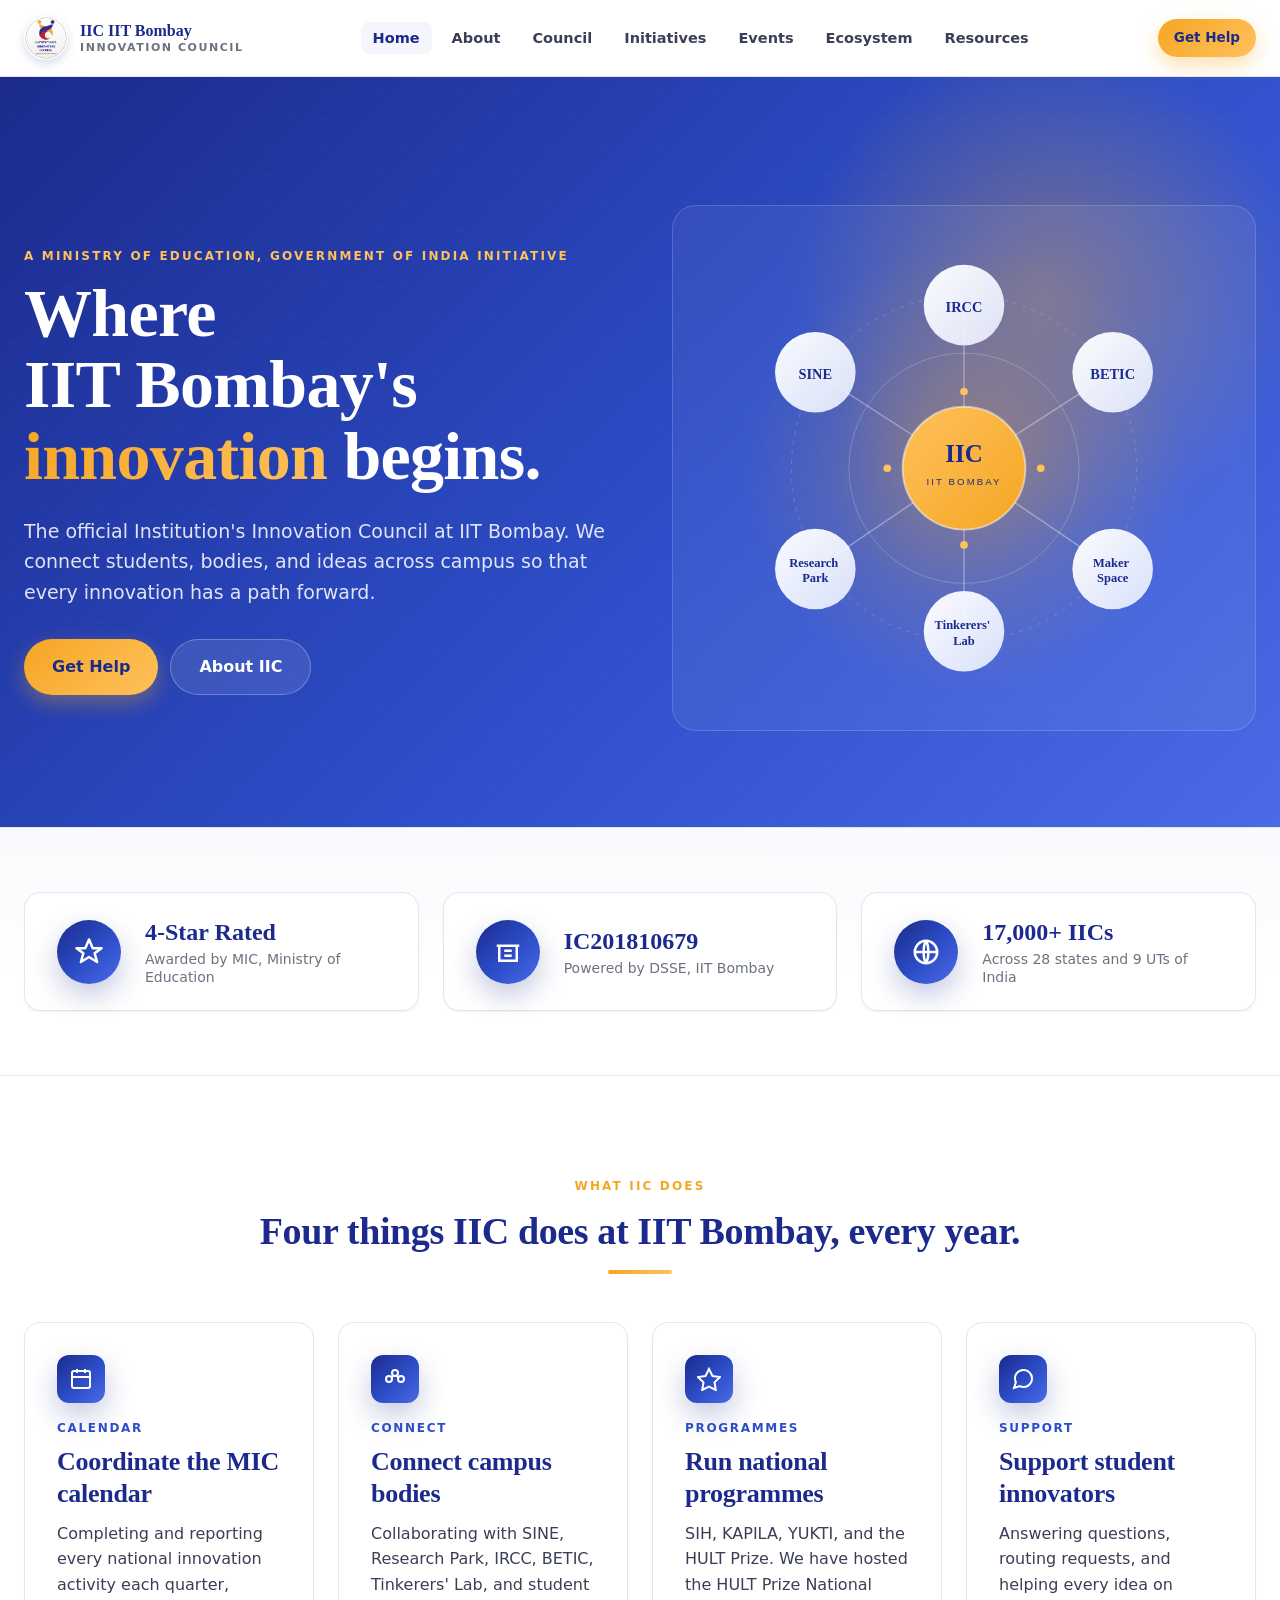
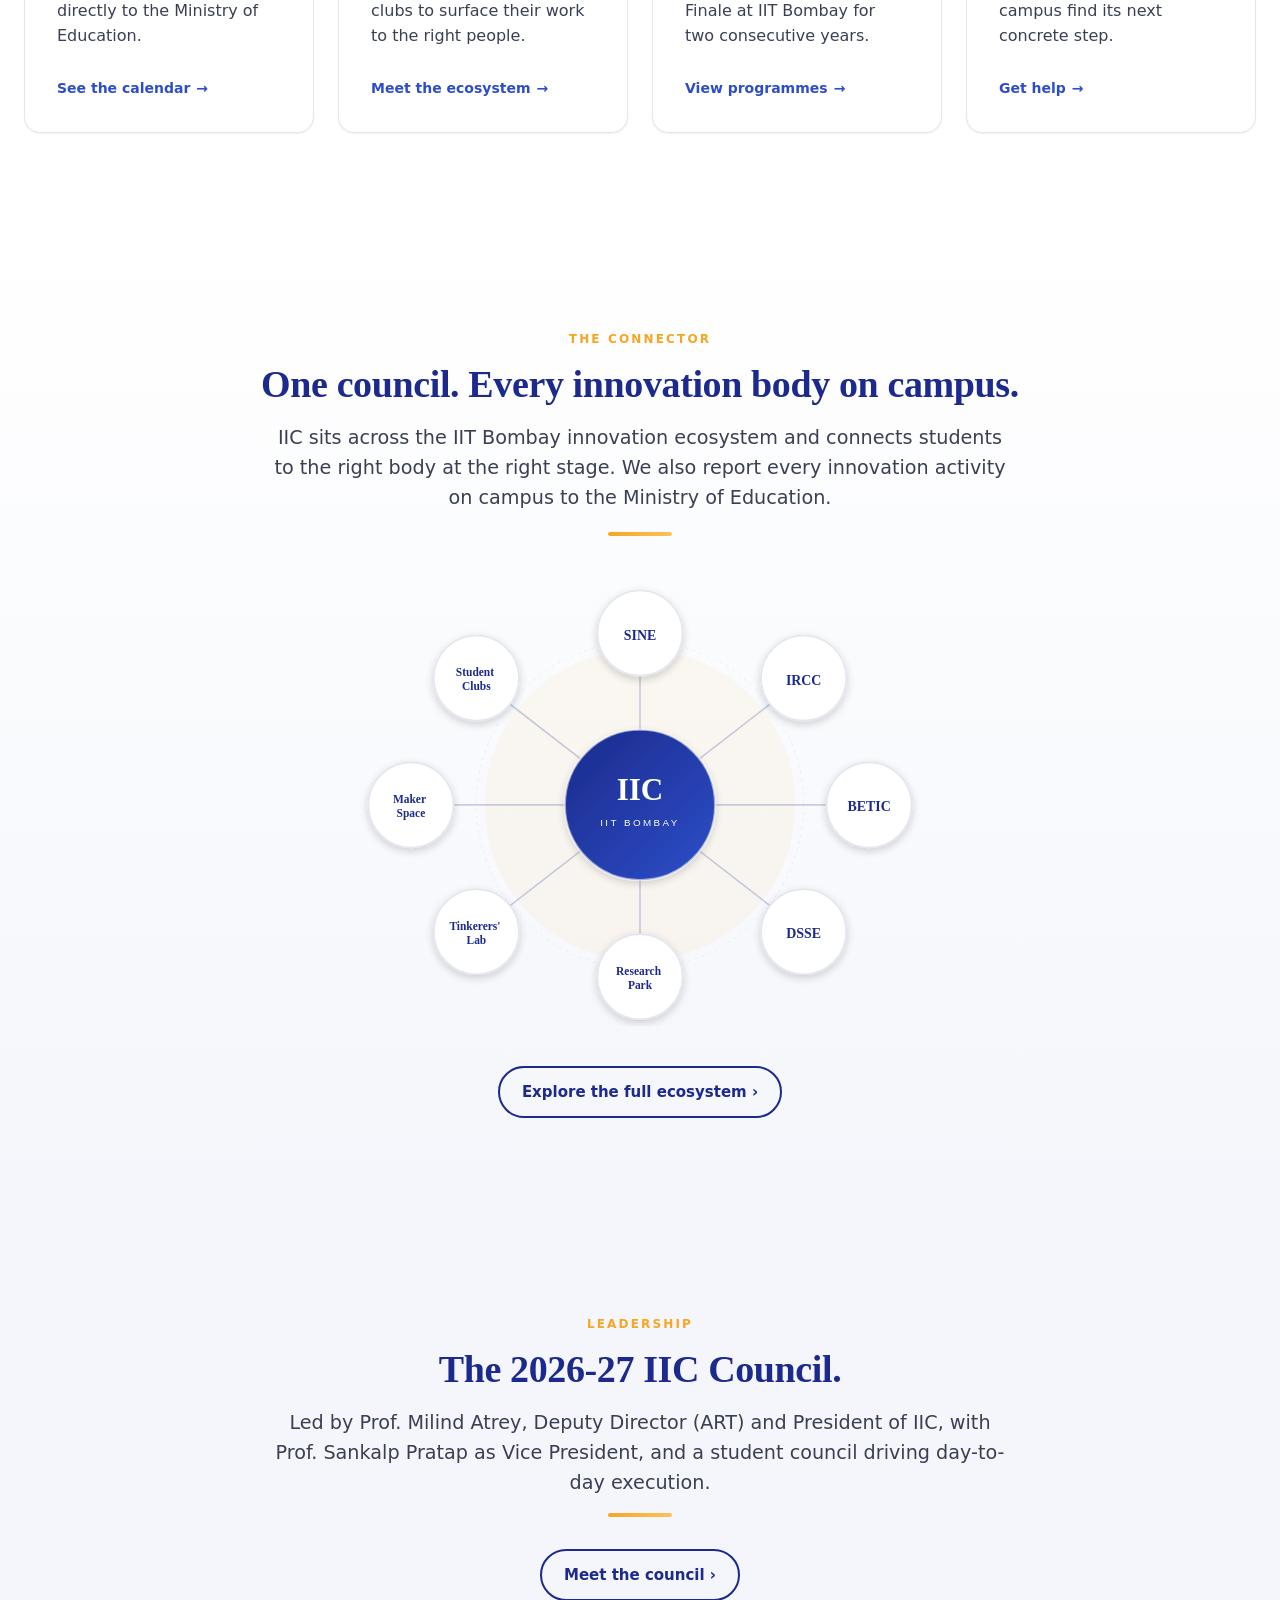
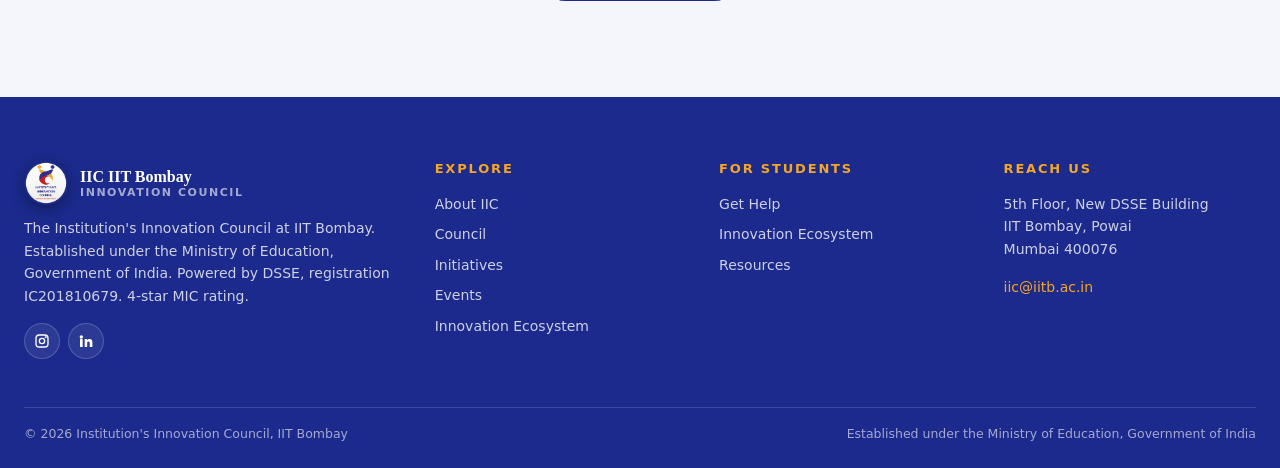
==== commit 5fc7c98a: "Add favicon, full nav on 404, AY 2026-27 calendar, consistent footers" ====
--- a/index.html
+++ b/index.html
@@ -7,6 +7,8 @@
 <meta name="description" content="The official Institution's Innovation Council at IIT Bombay. A Ministry of Education, Government of India initiative. Connecting innovators, bodies, and ideas across campus.">
 <meta name="theme-color" content="#1B2A8C">
 <link rel="stylesheet" href="assets/css/main.css">
+<link rel="icon" href="assets/img/iic-logo.svg" type="image/svg+xml">
+<link rel="icon" href="assets/img/IIC-logo.png" sizes="any">
 </head>
 <body>
 
@@ -327,7 +329,7 @@
   <div class="container">
     <div class="center reveal" style="margin-bottom: var(--s-6);">
       <span class="eyebrow">Leadership</span>
-      <h2>The 2025-26 IIC Council.</h2>
+      <h2>The 2026-27 IIC Council.</h2>
       <p class="lead" style="margin: 0 auto;">Led by Prof. Milind Atrey, Deputy Director (ART) and President of IIC, with Prof. Sankalp Pratap as Vice President, and a student council driving day-to-day execution.</p>
       <div class="divider" style="margin: 16px auto 0;"></div>
     </div>
@@ -365,7 +367,8 @@
           <li><a href="council.html">Council</a></li>
           <li><a href="initiatives.html">Initiatives</a></li>
           <li><a href="events.html">Events</a></li>
-          </ul>
+          <li><a href="ecosystem.html">Innovation Ecosystem</a></li>
+        </ul>
       </div>
 
       <div>
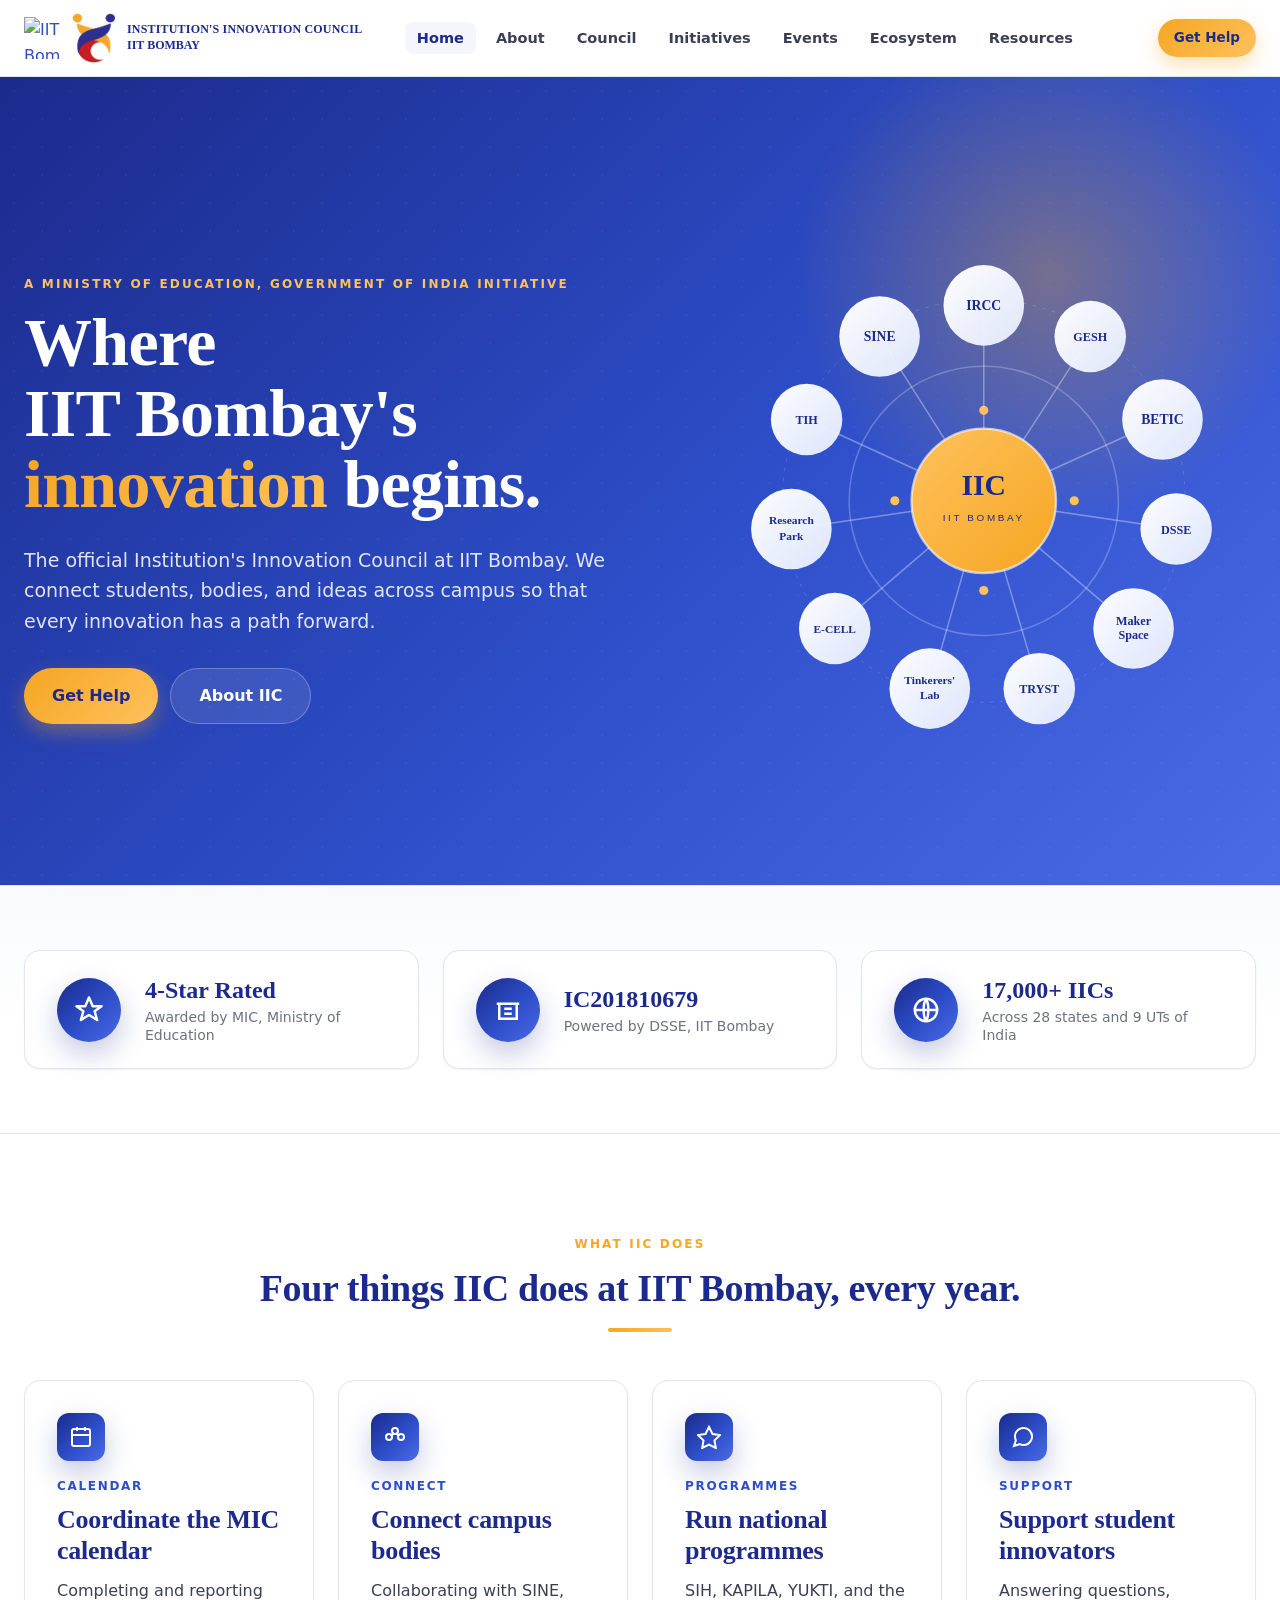
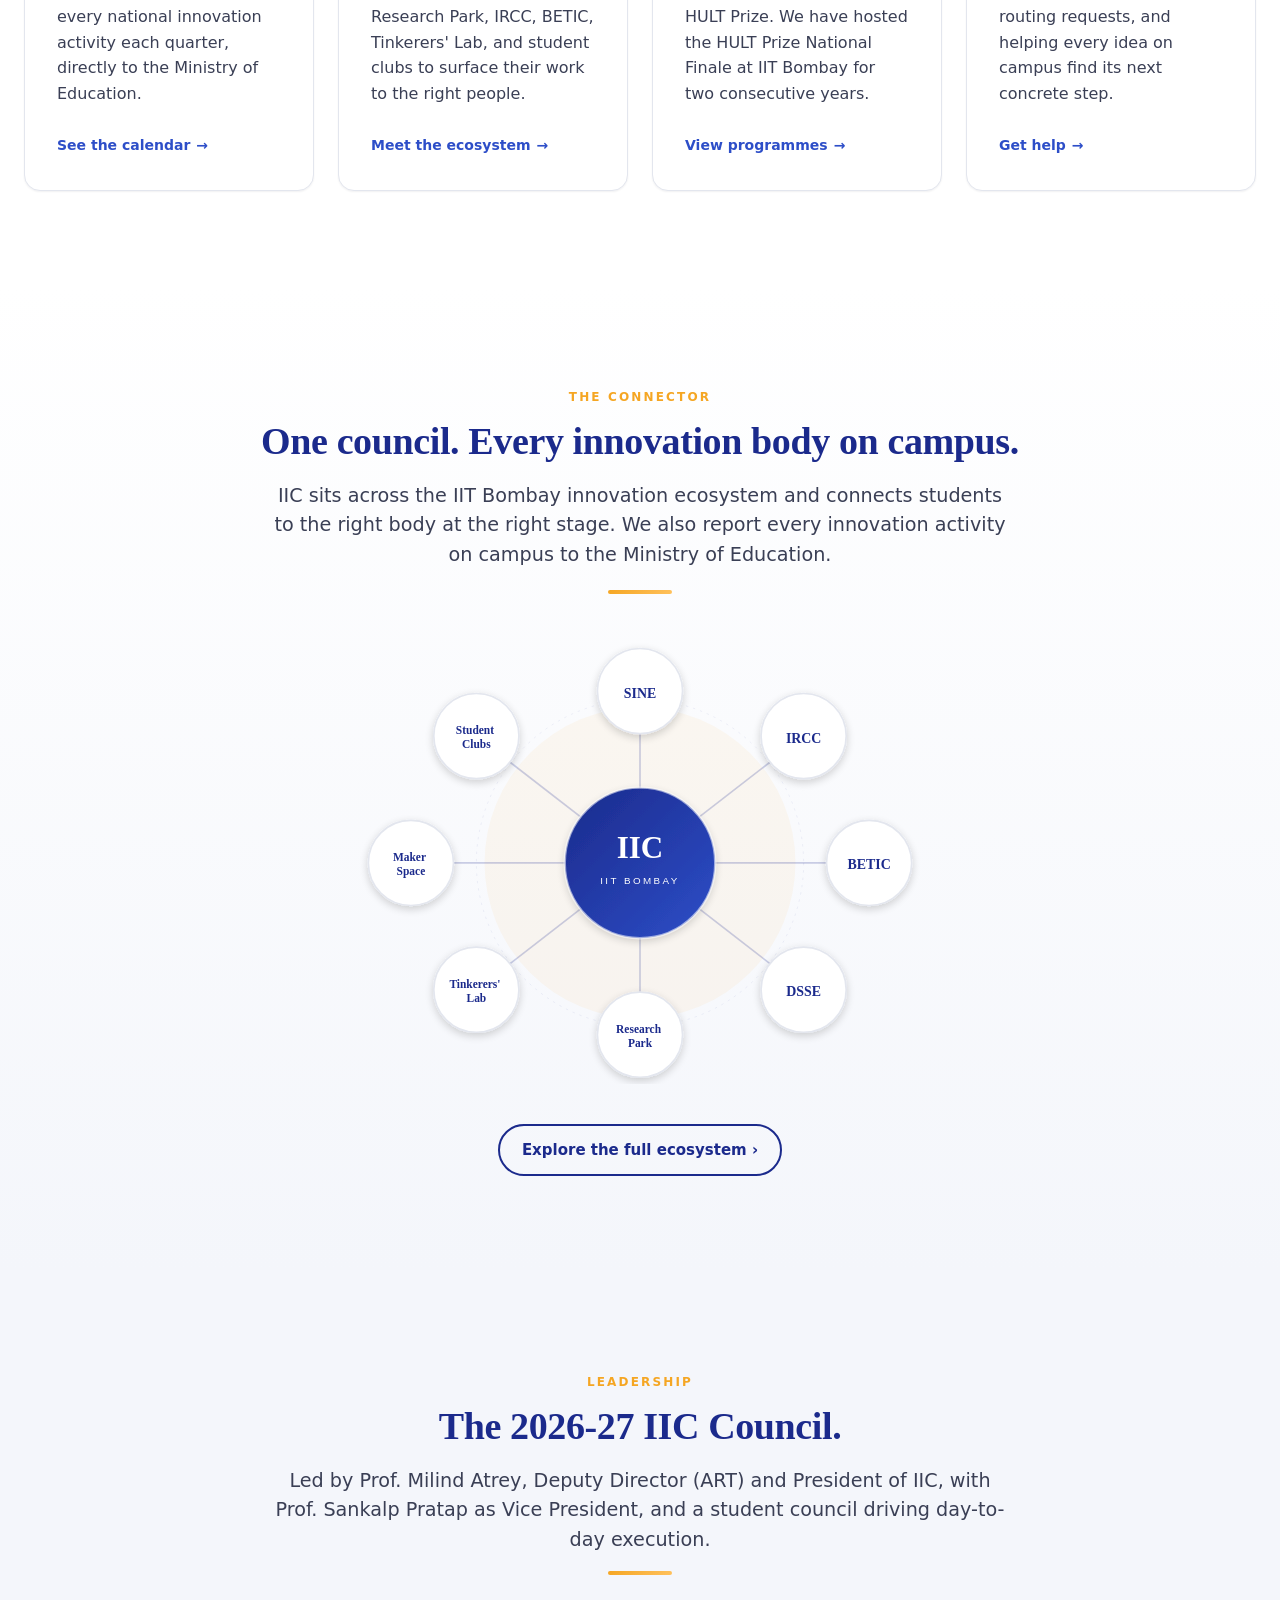
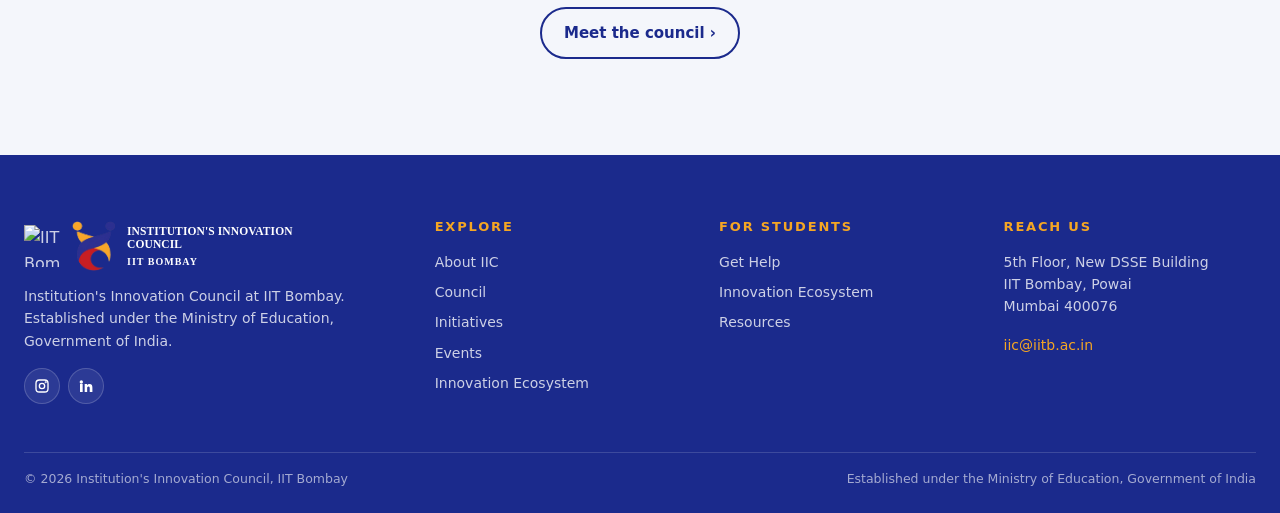
==== commit b0abfe6e: "Update IIC website branding and page content" ====
--- a/index.html
+++ b/index.html
@@ -15,10 +15,16 @@
 <!-- ====================== HEADER ====================== -->
 <header class="site-header">
   <nav class="nav" aria-label="Primary">
-    <a href="index.html" class="brand" aria-label="IIC IIT Bombay home">
-      <img src="assets/img/IIC-logo.png" alt="" class="brand-logo">
-      <span class="brand-text">IIC IIT Bombay<small>Innovation Council</small></span>
+    <div class="brand-group">
+      <a href="https://www.iitb.ac.in/" class="iitb-logo-link" aria-label="IIT Bombay website" title="IIT Bombay" target="_blank" rel="noopener noreferrer">
+        <img src="https://akm-img-a-in.tosshub.com/sites/resources/campus/prod/img/logo/2023/6/logo842016049298.png" alt="IIT Bombay logo" class="iitb-logo">
+      </a>
+
+    <a href="index.html" class="brand" aria-label="Institution's Innovation Council, IIT Bombay home">
+      <img src="assets/img/IIC-mark-transparent.png" alt="" class="brand-logo">
+      <span class="brand-text">INSTITUTION'S INNOVATION COUNCIL<small>IIT BOMBAY</small></span>
     </a>
+    </div>
     <ul class="nav-links">
       <li><a href="index.html">Home</a></li>
       <li><a href="about.html">About</a></li>
@@ -52,8 +58,8 @@
       </div>
 
       <div class="hero-art reveal" aria-hidden="true">
-        <!-- Hero illustration: IIC at the centre, connected to the IITB innovation ecosystem -->
-        <svg viewBox="0 0 540 480" xmlns="http://www.w3.org/2000/svg">
+        <!-- Hero illustration: IIC at the centre, with smaller outer circles for GESH, DSSE, TRYST, E-CELL and TIH -->
+        <svg viewBox="0 0 768 768" xmlns="http://www.w3.org/2000/svg" role="img" aria-label="IIC connected to IRCC, SINE, GESH, BETIC, DSSE, Maker Space, TRYST, Tinkerers' Lab, E-CELL, Research Park and TIH">
           <defs>
             <radialGradient id="glow" cx="50%" cy="50%" r="50%">
               <stop offset="0%" stop-color="#F5A623" stop-opacity="0.42"/>
@@ -65,75 +71,73 @@
               <stop offset="100%" stop-color="#F5A623"/>
             </linearGradient>
             <linearGradient id="node" x1="0" y1="0" x2="1" y2="1">
-              <stop offset="0%" stop-color="#ffffff" stop-opacity="0.98"/>
-              <stop offset="100%" stop-color="#e8eeff" stop-opacity="0.9"/>
+              <stop offset="0%" stop-color="#ffffff" stop-opacity="0.99"/>
+              <stop offset="100%" stop-color="#e8eeff" stop-opacity="0.94"/>
             </linearGradient>
           </defs>
 
-          <!-- glow -->
-          <circle cx="270" cy="240" r="230" fill="url(#glow)"/>
-
-          <!-- orbit rings -->
-          <circle cx="270" cy="240" r="180" fill="none" stroke="rgba(255,255,255,0.18)" stroke-dasharray="4 6"/>
-          <circle cx="270" cy="240" r="120" fill="none" stroke="rgba(255,255,255,0.22)"/>
-
-          <!-- connecting lines (center to nodes) -->
-          <g stroke="rgba(255,255,255,0.34)" stroke-width="1.5">
-            <line x1="270" y1="240" x2="270" y2="70"/>
-            <line x1="270" y1="240" x2="425" y2="140"/>
-            <line x1="270" y1="240" x2="425" y2="345"/>
-            <line x1="270" y1="240" x2="270" y2="410"/>
-            <line x1="270" y1="240" x2="115" y2="345"/>
-            <line x1="270" y1="240" x2="115" y2="140"/>
+          <!-- circular guide rings -->
+          <circle cx="410" cy="389" r="265" fill="none" stroke="rgba(255,255,255,0.20)" stroke-dasharray="5 8"/>
+          <circle cx="410" cy="389" r="177" fill="none" stroke="rgba(255,255,255,0.24)" stroke-width="2"/>
+
+          <!-- spokes from the centre to every body -->
+          <g stroke="rgba(255,255,255,0.35)" stroke-width="2" stroke-linecap="round">
+            <line x1="410" y1="389" x2="410" y2="132"/>
+            <line x1="410" y1="389" x2="550" y2="173"/>
+            <line x1="410" y1="389" x2="645" y2="282"/>
+            <line x1="410" y1="389" x2="663" y2="426"/>
+            <line x1="410" y1="389" x2="607" y2="557"/>
+            <line x1="410" y1="389" x2="483" y2="636"/>
+            <line x1="410" y1="389" x2="339" y2="636"/>
+            <line x1="410" y1="389" x2="214" y2="557"/>
+            <line x1="410" y1="389" x2="157" y2="426"/>
+            <line x1="410" y1="389" x2="177" y2="282"/>
+            <line x1="410" y1="389" x2="273" y2="173"/>
           </g>
 
-          <!-- decorative inner satellites -->
-          <circle cx="270" cy="160" r="4" fill="#FFC15C"/>
-          <circle cx="350" cy="240" r="4" fill="#FFC15C"/>
-          <circle cx="270" cy="320" r="4" fill="#FFC15C"/>
-          <circle cx="190" cy="240" r="4" fill="#FFC15C"/>
-
-          <!-- outer body nodes -->
-          <g>
-            <!-- Top: IRCC -->
-            <circle cx="270" cy="70" r="42" fill="url(#node)"/>
-            <text x="270" y="77" text-anchor="middle" font-family="Georgia" font-size="15" fill="#1B2A8C" font-weight="700">IRCC</text>
-
-            <!-- Top-right: BETIC -->
-            <circle cx="425" cy="140" r="42" fill="url(#node)"/>
-            <text x="425" y="147" text-anchor="middle" font-family="Georgia" font-size="15" fill="#1B2A8C" font-weight="700">BETIC</text>
-
-            <!-- Bottom-right: MakerSpace -->
-            <circle cx="425" cy="345" r="42" fill="url(#node)"/>
-            <text text-anchor="middle" font-family="Georgia" font-size="13" fill="#1B2A8C" font-weight="700">
-              <tspan x="425" y="343">Maker</tspan>
-              <tspan x="425" y="359">Space</tspan>
-            </text>
-
-            <!-- Bottom: Tinkerers' Lab -->
-            <circle cx="270" cy="410" r="42" fill="url(#node)"/>
-            <text text-anchor="middle" font-family="Georgia" font-size="13" fill="#1B2A8C" font-weight="700">
-              <tspan x="270" y="408">Tinkerers'</tspan>
-              <tspan x="270" y="424">Lab</tspan>
-            </text>
-
-            <!-- Bottom-left: Research Park -->
-            <circle cx="115" cy="345" r="42" fill="url(#node)"/>
-            <text text-anchor="middle" font-family="Georgia" font-size="13" fill="#1B2A8C" font-weight="700">
-              <tspan x="115" y="343">Research</tspan>
-              <tspan x="115" y="359">Park</tspan>
-            </text>
-
-            <!-- Top-left: SINE -->
-            <circle cx="115" cy="140" r="42" fill="url(#node)"/>
-            <text x="115" y="147" text-anchor="middle" font-family="Georgia" font-size="15" fill="#1B2A8C" font-weight="700">SINE</text>
+          <!-- four small gold satellites -->
+          <g fill="#FFC15C">
+            <circle cx="410" cy="270" r="6"/>
+            <circle cx="529" cy="389" r="6"/>
+            <circle cx="410" cy="507" r="6"/>
+            <circle cx="293" cy="389" r="6"/>
           </g>
 
-          <!-- Center hub -->
-          <circle cx="270" cy="240" r="64" fill="url(#hub)"/>
-          <circle cx="270" cy="240" r="64" fill="none" stroke="#ffffff" stroke-opacity="0.5" stroke-width="2"/>
-          <text x="270" y="234" text-anchor="middle" font-family="Georgia" font-size="26" font-weight="700" fill="#1B2A8C">IIC</text>
-          <text x="270" y="258" text-anchor="middle" font-family="Inter, Calibri, sans-serif" font-size="10" letter-spacing="2.2" fill="#1B2A8C">IIT BOMBAY</text>
+          <!-- Outer bodies. GESH, DSSE, TRYST, E-CELL and TIH are slightly smaller. -->
+          <g fill="url(#node)">
+            <circle cx="410" cy="132" r="53"/>
+            <circle cx="550" cy="173" r="47"/>
+            <circle cx="645" cy="282" r="53"/>
+            <circle cx="663" cy="426" r="47"/>
+            <circle cx="607" cy="557" r="53"/>
+            <circle cx="483" cy="636" r="47"/>
+            <circle cx="339" cy="636" r="53"/>
+            <circle cx="214" cy="557" r="47"/>
+            <circle cx="157" cy="426" r="53"/>
+            <circle cx="177" cy="282" r="47"/>
+            <circle cx="273" cy="173" r="53"/>
+          </g>
+
+          <!-- Labels -->
+          <g fill="#1B2A8C" text-anchor="middle" font-family="Georgia, 'Times New Roman', serif" font-weight="700">
+            <text x="410" y="138" font-size="18">IRCC</text>
+            <text x="550" y="179" font-size="16">GESH</text>
+            <text x="645" y="288" font-size="18">BETIC</text>
+            <text x="663" y="432" font-size="16">DSSE</text>
+            <text x="607" y="552" font-size="16"><tspan x="607">Maker</tspan><tspan x="607" dy="19">Space</tspan></text>
+            <text x="483" y="642" font-size="16">TRYST</text>
+            <text x="339" y="630" font-size="15"><tspan x="339">Tinkerers'</tspan><tspan x="339" dy="19">Lab</tspan></text>
+            <text x="214" y="563" font-size="15">E-CELL</text>
+            <text x="157" y="420" font-size="15"><tspan x="157">Research</tspan><tspan x="157" dy="20">Park</tspan></text>
+            <text x="177" y="288" font-size="16">TIH</text>
+            <text x="273" y="179" font-size="18">SINE</text>
+          </g>
+
+          <!-- Central IIC hub -->
+          <circle cx="410" cy="389" r="95" fill="url(#hub)"/>
+          <circle cx="410" cy="389" r="95" fill="none" stroke="#ffffff" stroke-opacity="0.62" stroke-width="3"/>
+          <text x="410" y="381" text-anchor="middle" font-family="Georgia, 'Times New Roman', serif" font-size="39" font-weight="700" fill="#1B2A8C">IIC</text>
+          <text x="410" y="416" text-anchor="middle" font-family="Inter, Calibri, sans-serif" font-size="13" letter-spacing="3.5" fill="#1B2A8C">IIT BOMBAY</text>
         </svg>
       </div>
     </div>
@@ -346,10 +350,13 @@
     <div class="footer-grid">
       <div>
         <div class="footer-brand">
-          <img src="assets/img/IIC-logo.png" alt="" class="brand-logo">
-          <span class="brand-text">IIC IIT Bombay<small>Innovation Council</small></span>
-        </div>
-        <p>The Institution's Innovation Council at IIT Bombay. Established under the Ministry of Education, Government of India. Powered by DSSE, registration IC201810679. 4-star MIC rating.</p>
+          <a href="https://www.iitb.ac.in/" class="iitb-logo-link footer-iitb-logo-link" aria-label="IIT Bombay website" title="IIT Bombay" target="_blank" rel="noopener noreferrer">
+            <img src="https://akm-img-a-in.tosshub.com/sites/resources/campus/prod/img/logo/2023/6/logo842016049298.png" alt="IIT Bombay logo" class="iitb-logo">
+          </a>
+          <img src="assets/img/IIC-mark-transparent.png" alt="" class="brand-logo">
+          <span class="brand-text">INSTITUTION'S INNOVATION COUNCIL<small>IIT BOMBAY</small></span>
+        </div>
+        <p>Institution's Innovation Council at IIT Bombay. Established under the Ministry of Education, Government of India.</p>
         <div class="social">
           <a href="https://www.instagram.com/iic.iitbombay/" target="_blank" rel="noopener noreferrer" aria-label="Instagram">
             <svg viewBox="0 0 24 24" fill="none" stroke="currentColor" stroke-width="2"><rect x="3" y="3" width="18" height="18" rx="5"/><circle cx="12" cy="12" r="4"/><circle cx="17.5" cy="6.5" r="0.5" fill="currentColor"/></svg>
--- a/assets/css/main.css
+++ b/assets/css/main.css
@@ -117,6 +117,25 @@
   .grid--2, .grid--3, .grid--4 { grid-template-columns: 1fr; }
 }
 
+/* IIT Bombay mark precedes the IIC logo and wordmark. */
+.brand-group {
+  display: inline-flex;
+  align-items: center;
+  gap: var(--s-3);
+  min-width: 0;
+  flex: 0 0 auto;
+}
+.brand-group .brand { flex: 0 0 auto; }
+.brand-group .iitb-logo-link { margin-left: 0; }
+.footer-brand .footer-iitb-logo-link { margin-left: 0; }
+@media (max-width: 520px) {
+  .brand-group { gap: 6px; }
+  .brand-group .iitb-logo-link,
+  .footer-brand .footer-iitb-logo-link { width: 30px; height: 36px; }
+  .brand-group .iitb-logo,
+  .footer-brand .footer-iitb-logo-link .iitb-logo { width: 30px; height: 36px; }
+}
+
 /* ---------- 5. Header / Nav ---------- */
 .site-header {
   position: sticky; top: 0; z-index: 50;
@@ -139,7 +158,16 @@
   box-shadow: var(--sh-navy);
 }
 .brand-text { font-family: var(--f-head); font-weight: 700; color: var(--c-navy); line-height: 1.1; }
-.brand-text small { display: block; font-family: var(--f-body); font-weight: 600; font-size: 11px; letter-spacing: 0.14em; text-transform: uppercase; color: var(--c-muted); margin-top: 2px; }
+.brand-text small {
+  display: block;
+  font-family: inherit;
+  font-size: inherit;
+  font-weight: inherit;
+  letter-spacing: inherit;
+  text-transform: inherit;
+  color: inherit;
+  margin-top: 0;
+}
 
 .nav-links { display: flex; align-items: center; gap: var(--s-2); list-style: none; margin: 0; padding: 0; }
 .nav-links a {
@@ -150,6 +178,12 @@
 .nav-links a:hover { background: var(--c-soft); color: var(--c-navy); }
 .nav-links a[aria-current="page"] { color: var(--c-navy); background: var(--c-soft); }
 .nav-cta { display: flex; align-items: center; gap: var(--s-3); }
+
+/* Requested IIT Bombay mark to the right of the Get Help button */
+.iitb-logo-link { display: inline-flex; align-items: center; justify-content: center; flex: 0 0 auto; width: 36px; height: 42px; margin-left: 2px; }
+.iitb-logo { display: block; width: 36px; height: 42px; object-fit: contain; }
+.site-header .brand-text small { font-size: 9px; letter-spacing: 0.08em; white-space: nowrap; }
+@media (max-width: 520px) { .iitb-logo-link, .iitb-logo { width: 30px; height: 36px; } .site-header .brand-text small { font-size: 7.5px; letter-spacing: 0.035em; } }
 
 /* Hamburger (mobile) */
 .hamburger { display: none; background: none; border: 0; padding: 8px; }
@@ -246,12 +280,14 @@
 .hero-actions { display: flex; gap: var(--s-3); flex-wrap: wrap; }
 .hero-art {
   position: relative;
-  background: rgba(255,255,255,0.06);
-  border: 1px solid rgba(255,255,255,0.16);
-  border-radius: var(--r-xl);
-  padding: var(--s-6);
-  backdrop-filter: blur(12px);
-  -webkit-backdrop-filter: blur(12px);
+  /* Let the circular ecosystem diagram sit directly on the hero gradient. */
+  background: transparent;
+  border: 0;
+  border-radius: 0;
+  padding: 0;
+  box-shadow: none;
+  backdrop-filter: none;
+  -webkit-backdrop-filter: none;
 }
 .hero-art svg { width: 100%; height: auto; }
 
@@ -783,12 +819,12 @@
 
 /* ---------- 16h. Brand logo (replaces text monogram) ---------- */
 .brand-logo {
-  width: 44px; height: 44px;
+  width: 50px;
+  height: 58px;
   object-fit: contain;
   flex-shrink: 0;
   display: block;
-  border-radius: 50%;
-  box-shadow: 0 4px 10px rgba(27, 42, 140, 0.16);
+  background: transparent;
 }
 .site-footer .brand-logo {
   box-shadow: 0 4px 14px rgba(0,0,0,0.35);
@@ -1969,4 +2005,100 @@
 @media print {
   .site-header, .site-footer, .cta-band, .nav-cta, .hamburger { display: none; }
   body { color: #000; }
-}+}
+
+/* ---------- IIC symbol + single-colour council wordmark ---------- */
+.site-header .brand-logo,
+.site-footer .brand-logo {
+  width: 43px;
+  height: 54px;
+  max-height: 54px;
+  object-fit: contain;
+  flex: 0 0 auto;
+  display: block;
+  border-radius: 0;
+  padding: 0;
+  background: transparent;
+  box-shadow: none;
+}
+.site-header .brand-text,
+.site-header .brand-text small {
+  color: var(--c-navy);
+}
+.site-header .brand-text {
+  max-width: 205px;
+  font-size: 12px;
+  line-height: 1.16;
+  letter-spacing: 0.015em;
+  white-space: normal;
+}
+.site-header .brand-text small {
+  margin-top: 4px;
+  font-size: 9px;
+  letter-spacing: 0.12em;
+  white-space: nowrap;
+}
+.site-footer .footer-brand {
+  align-items: center;
+  gap: var(--s-3);
+}
+.site-footer .brand-text,
+.site-footer .brand-text small {
+  color: #fff;
+}
+.site-footer .brand-text {
+  max-width: 170px;
+  font-size: 11.5px;
+  line-height: 1.16;
+  letter-spacing: 0.01em;
+}
+.site-footer .brand-text small {
+  margin-top: 4px;
+  font-size: 10px;
+  letter-spacing: 0.1em;
+}
+@media (max-width: 520px) {
+  .site-header .brand-logo {
+    width: 33px;
+    height: 42px;
+    max-height: 42px;
+  }
+  .site-header .brand-text {
+    max-width: 118px;
+    font-size: 8.5px;
+    line-height: 1.12;
+  }
+  .site-header .brand-text small {
+    font-size: 7px;
+    letter-spacing: 0.055em;
+    white-space: normal;
+  }
+  .site-footer .brand-logo {
+    width: 39px;
+    height: 48px;
+    max-height: 48px;
+  }
+  .site-footer .brand-text {
+    max-width: 155px;
+    font-size: 11px;
+  }
+}
+
+
+
+/* Requested header wordmark refinement: keep the council name on one line,
+   and show IIT BOMBAY below it at the same size and in the same colour. */
+.site-header .brand-text {
+  white-space: nowrap;
+}
+.site-header .brand-text small {
+  display: block;
+  font-family: inherit;
+  font-size: inherit;
+  font-weight: inherit;
+  letter-spacing: normal;
+  text-transform: none;
+  color: inherit;
+  white-space: nowrap;
+  margin-top: 2px;
+}
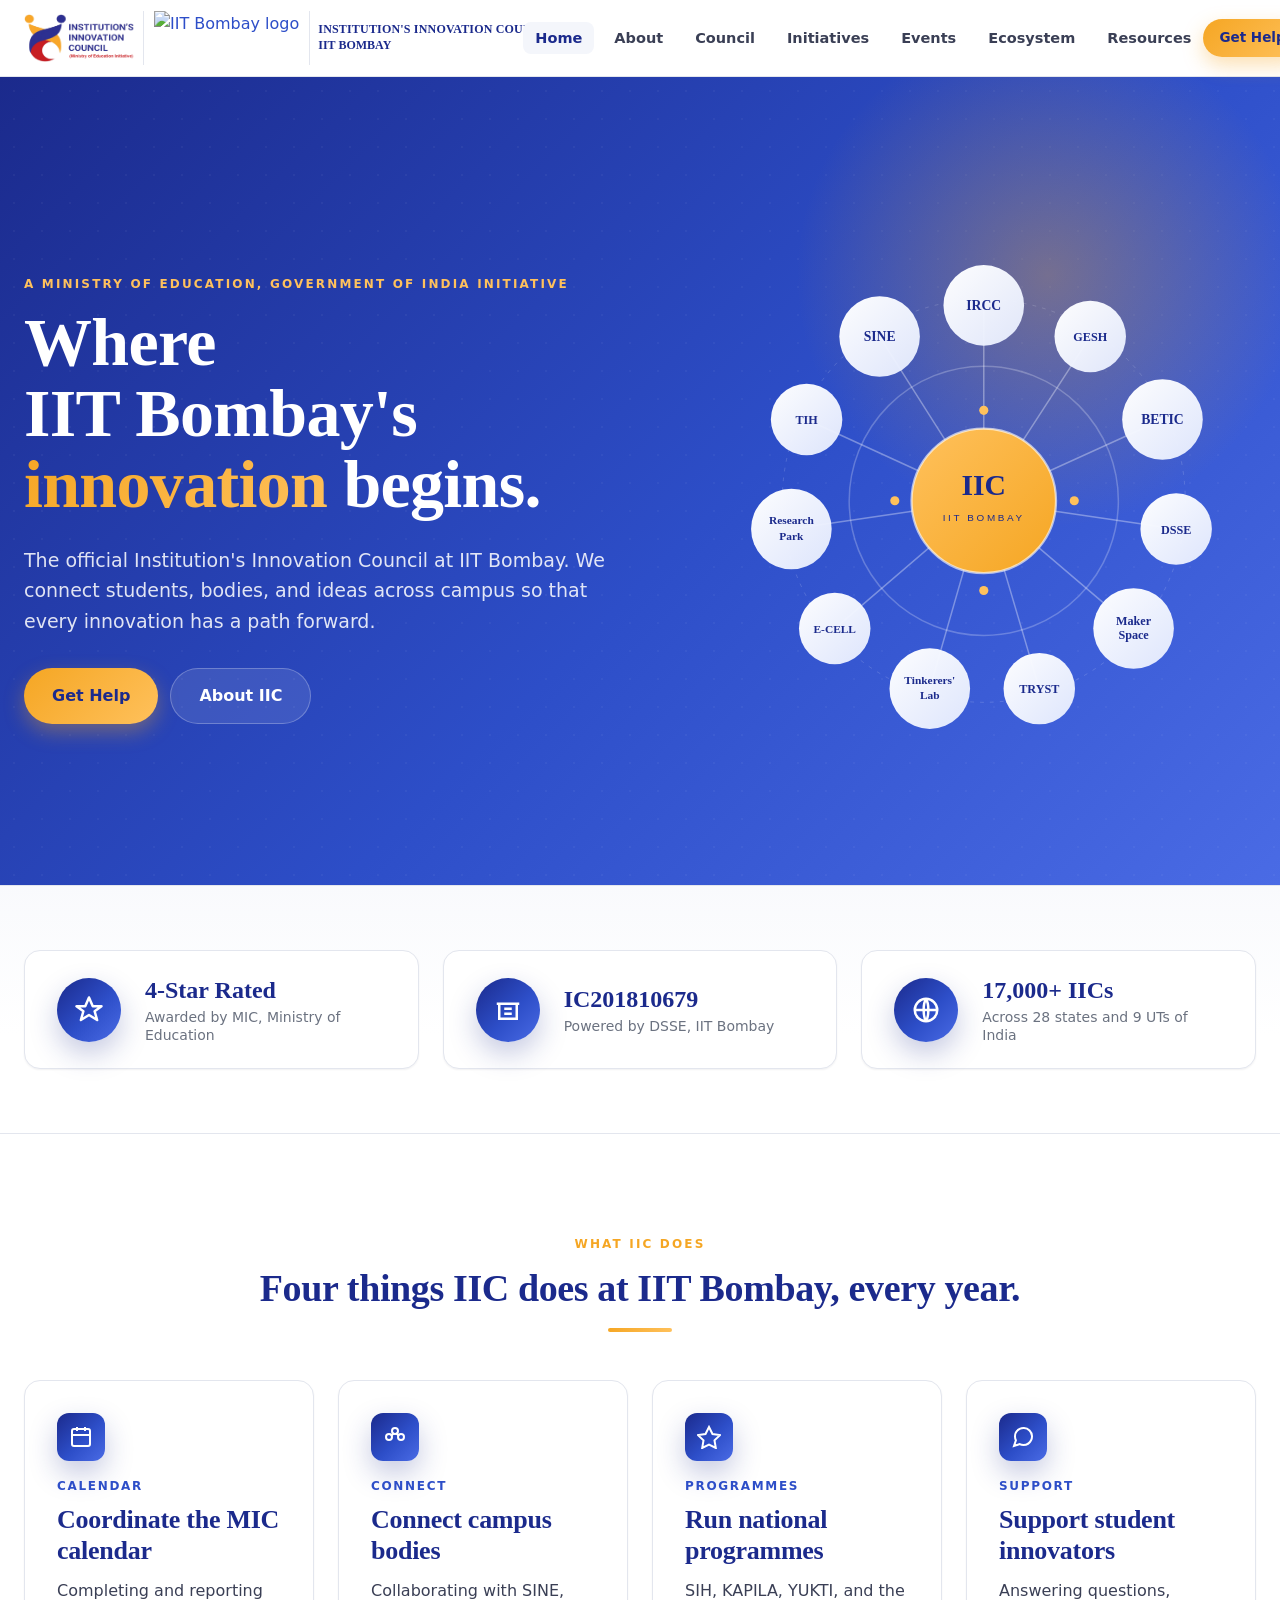
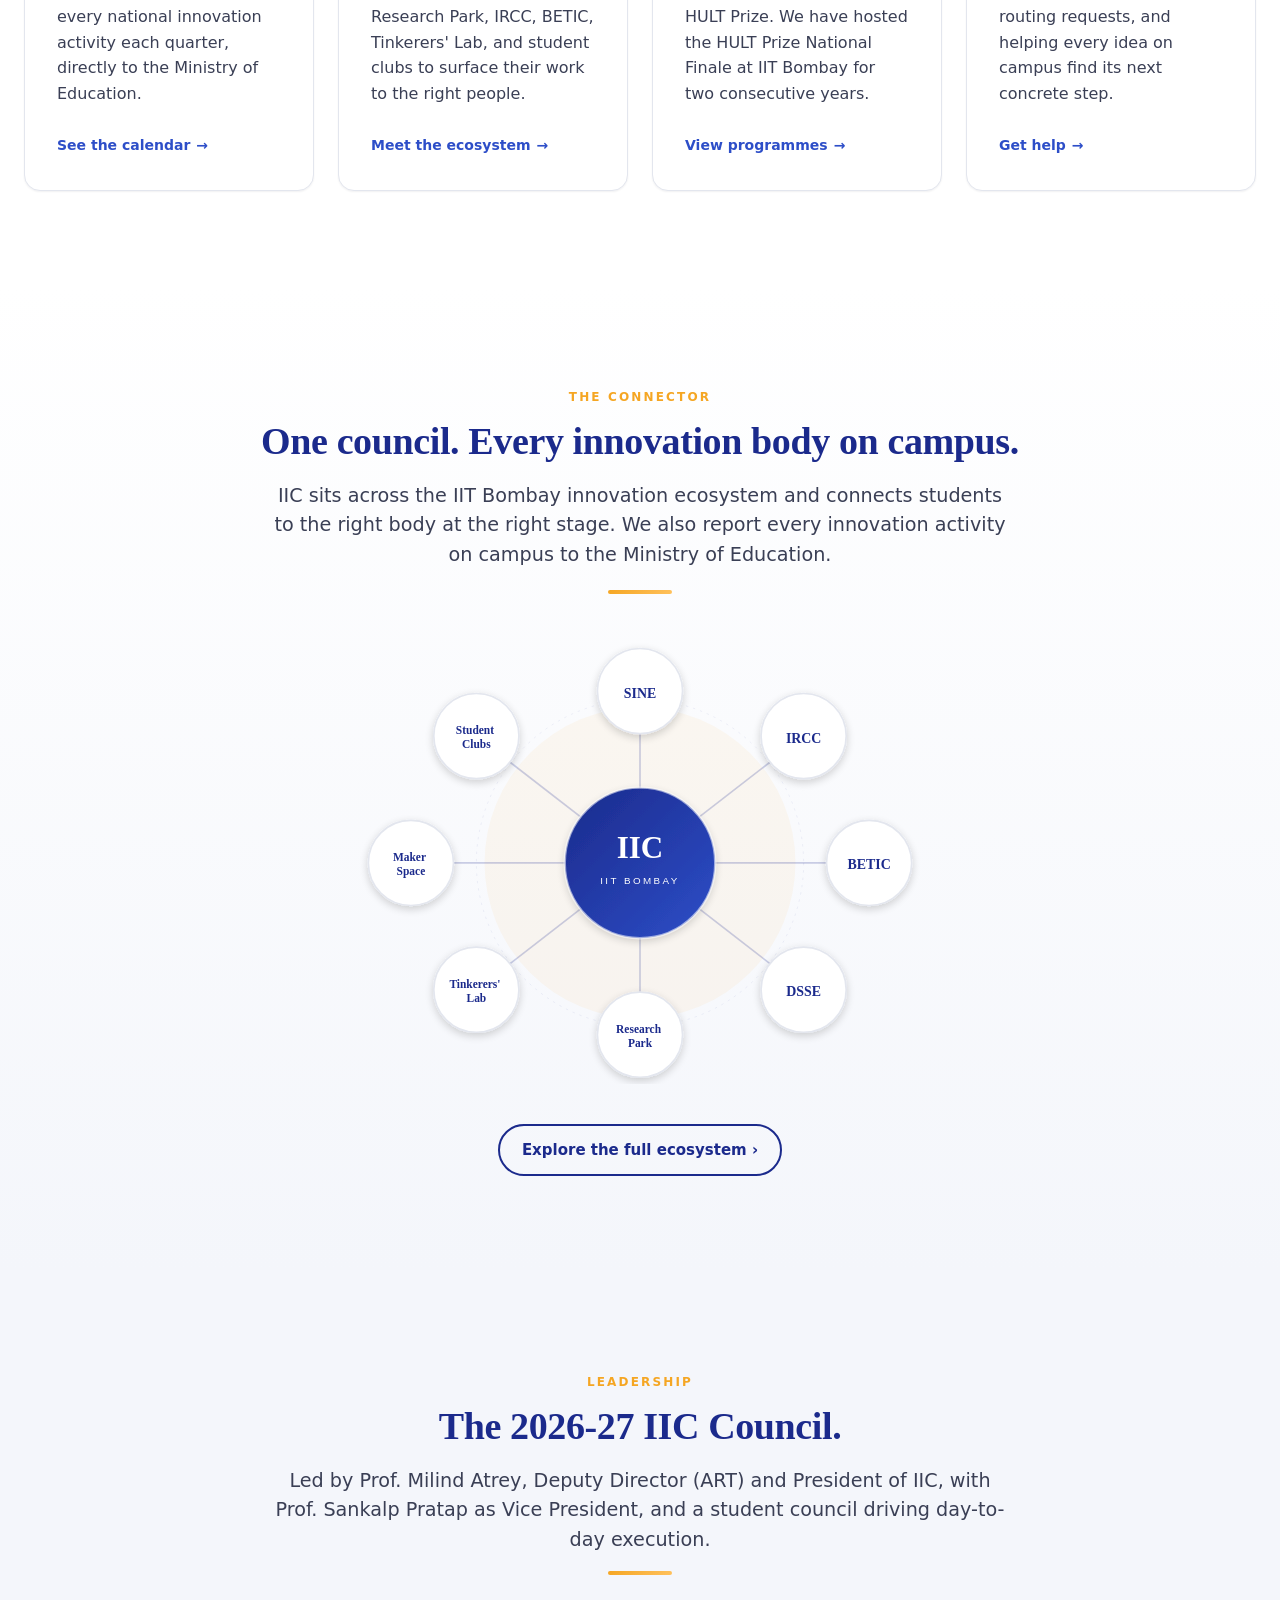
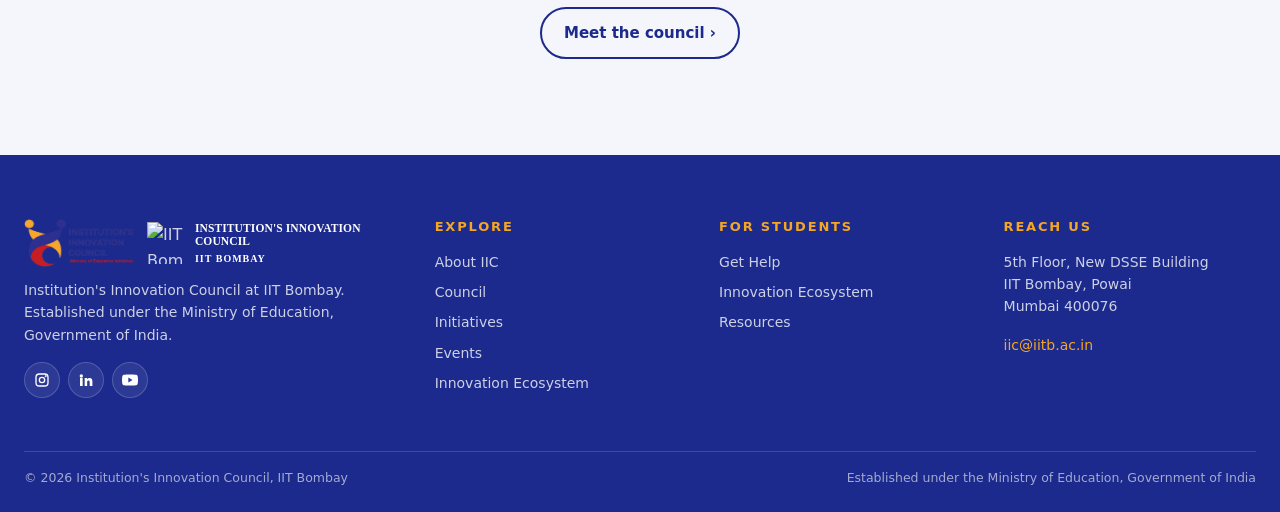
==== commit 95ea08a6: "did changes in logo and title" ====
--- a/index.html
+++ b/index.html
@@ -7,7 +7,7 @@
 <meta name="description" content="The official Institution's Innovation Council at IIT Bombay. A Ministry of Education, Government of India initiative. Connecting innovators, bodies, and ideas across campus.">
 <meta name="theme-color" content="#1B2A8C">
 <link rel="stylesheet" href="assets/css/main.css">
-<link rel="icon" href="assets/img/iic-logo.svg" type="image/svg+xml">
+<link rel="icon" href="assets/img/IIC-Institutional-Logo-Copy.png" type="image/svg+xml">
 <link rel="icon" href="assets/img/IIC-logo.png" sizes="any">
 </head>
 <body>
@@ -16,14 +16,17 @@
 <header class="site-header">
   <nav class="nav" aria-label="Primary">
     <div class="brand-group">
+      <a href="index.html" class="brand brand--mark" aria-label="Institution's Innovation Council, IIT Bombay home">
+        <img src="assets/img/IIC-Institutional-Logo.png" alt="" class="brand-logo">
+      </a>
+
       <a href="https://www.iitb.ac.in/" class="iitb-logo-link" aria-label="IIT Bombay website" title="IIT Bombay" target="_blank" rel="noopener noreferrer">
         <img src="https://akm-img-a-in.tosshub.com/sites/resources/campus/prod/img/logo/2023/6/logo842016049298.png" alt="IIT Bombay logo" class="iitb-logo">
       </a>
 
-    <a href="index.html" class="brand" aria-label="Institution's Innovation Council, IIT Bombay home">
-      <img src="assets/img/IIC-mark-transparent.png" alt="" class="brand-logo">
-      <span class="brand-text">INSTITUTION'S INNOVATION COUNCIL<small>IIT BOMBAY</small></span>
-    </a>
+      <a href="index.html" class="brand brand--word" tabindex="-1" aria-hidden="true">
+        <span class="brand-text">INSTITUTION'S INNOVATION COUNCIL<small>IIT BOMBAY</small></span>
+      </a>
     </div>
     <ul class="nav-links">
       <li><a href="index.html">Home</a></li>
@@ -353,7 +356,7 @@
           <a href="https://www.iitb.ac.in/" class="iitb-logo-link footer-iitb-logo-link" aria-label="IIT Bombay website" title="IIT Bombay" target="_blank" rel="noopener noreferrer">
             <img src="https://akm-img-a-in.tosshub.com/sites/resources/campus/prod/img/logo/2023/6/logo842016049298.png" alt="IIT Bombay logo" class="iitb-logo">
           </a>
-          <img src="assets/img/IIC-mark-transparent.png" alt="" class="brand-logo">
+          <img src="assets/img/IIC-Institutional-Logo.png" alt="" class="brand-logo">
           <span class="brand-text">INSTITUTION'S INNOVATION COUNCIL<small>IIT BOMBAY</small></span>
         </div>
         <p>Institution's Innovation Council at IIT Bombay. Established under the Ministry of Education, Government of India.</p>
@@ -363,6 +366,9 @@
           </a>
           <a href="https://www.linkedin.com/company/iic-iit-bombay" target="_blank" rel="noopener noreferrer" aria-label="LinkedIn">
             <svg viewBox="0 0 24 24" fill="currentColor"><path d="M4.98 3.5a2.5 2.5 0 1 1 0 5 2.5 2.5 0 0 1 0-5zM3 9h4v12H3zM10 9h3.6v1.7h.05c.5-.9 1.7-1.85 3.5-1.85 3.75 0 4.45 2.46 4.45 5.66V21h-4v-5.4c0-1.29-.03-2.94-1.79-2.94-1.8 0-2.07 1.4-2.07 2.85V21H10z"/></svg>
+          </a>
+          <a href="https://www.youtube.com/@IIC_IIT_Bombay" target="_blank" rel="noopener noreferrer" aria-label="YouTube">
+            <svg viewBox="0 0 24 24" fill="currentColor"><path d="M23.5 6.2a3 3 0 0 0-2.1-2.1C19.5 3.6 12 3.6 12 3.6s-7.5 0-9.4.5A3 3 0 0 0 .5 6.2 31.3 31.3 0 0 0 0 12a31.3 31.3 0 0 0 .5 5.8 3 3 0 0 0 2.1 2.1c1.9.5 9.4.5 9.4.5s7.5 0 9.4-.5a3 3 0 0 0 2.1-2.1A31.3 31.3 0 0 0 24 12a31.3 31.3 0 0 0-.5-5.8zM9.5 15.6V8.4l6.3 3.6z"/></svg>
           </a>
         </div>
       </div>
--- a/assets/css/main.css
+++ b/assets/css/main.css
@@ -117,7 +117,7 @@
   .grid--2, .grid--3, .grid--4 { grid-template-columns: 1fr; }
 }
 
-/* IIT Bombay mark precedes the IIC logo and wordmark. */
+/* IIC logo and wordmark first, then the IIT Bombay mark. */
 .brand-group {
   display: inline-flex;
   align-items: center;
@@ -2010,9 +2010,12 @@
 /* ---------- IIC symbol + single-colour council wordmark ---------- */
 .site-header .brand-logo,
 .site-footer .brand-logo {
-  width: 43px;
-  height: 54px;
-  max-height: 54px;
+  /* Height-driven, not width-driven. The institutional lockup is wider than
+     it is tall, so a fixed width made object-fit shrink it to a sliver.
+     Set to 0.9x the IIT Bombay emblem so the pair reads evenly. */
+  height: 48px;
+  width: auto;
+  max-width: 200px;
   object-fit: contain;
   flex: 0 0 auto;
   display: block;
@@ -2021,6 +2024,48 @@
   background: transparent;
   box-shadow: none;
 }
+
+/* ---------- Mark order: IIC symbol, IIT Bombay emblem, then the wordmark ----
+   The three are siblings inside .brand-group so the institute emblem can sit
+   between the council symbol and the council name. */
+.brand-group .brand--mark,
+.footer-brand .brand-logo { order: 1; }
+.brand-group .iitb-logo-link,
+.footer-brand .footer-iitb-logo-link { order: 2; }
+.brand-group .brand--word,
+.footer-brand .brand-text { order: 3; }
+
+.brand-group .brand--mark,
+.brand-group .brand--word { gap: 0; }
+.brand-group { gap: var(--s-2); }
+
+/* The IIT Bombay emblem matches the IIC mark's height so they read as a pair,
+   with a hairline rule separating the two institutions. */
+.site-header .iitb-logo-link {
+  width: auto;
+  height: 54px;
+  margin-left: 0;
+  padding-left: 10px;
+  padding-right: 10px;
+  border-left: 1px solid var(--c-rule);
+  border-right: 1px solid var(--c-rule);
+}
+.site-header .iitb-logo {
+  width: auto;
+  height: 54px;
+}
+
+@media (max-width: 1100px) {
+  .site-header .brand-logo { height: 40px; }
+  .site-header .iitb-logo,
+  .site-header .iitb-logo-link { height: 44px; }
+}
+@media (max-width: 520px) {
+  .site-header .brand-logo { height: 32px; }
+  .site-header .iitb-logo,
+  .site-header .iitb-logo-link { height: 36px; }
+  .site-header .iitb-logo-link { margin-left: 0; padding-left: 7px; padding-right: 7px; }
+}
 .site-header .brand-text,
 .site-header .brand-text small {
   color: var(--c-navy);
@@ -2059,9 +2104,9 @@
 }
 @media (max-width: 520px) {
   .site-header .brand-logo {
-    width: 33px;
-    height: 42px;
-    max-height: 42px;
+    width: auto;
+    height: 32px;
+    max-height: 32px;
   }
   .site-header .brand-text {
     max-width: 118px;
@@ -2074,9 +2119,9 @@
     white-space: normal;
   }
   .site-footer .brand-logo {
-    width: 39px;
-    height: 48px;
-    max-height: 48px;
+    width: auto;
+    height: 44px;
+    max-height: 44px;
   }
   .site-footer .brand-text {
     max-width: 155px;
@@ -2101,4 +2146,4 @@
   color: inherit;
   white-space: nowrap;
   margin-top: 2px;
-}
+}
